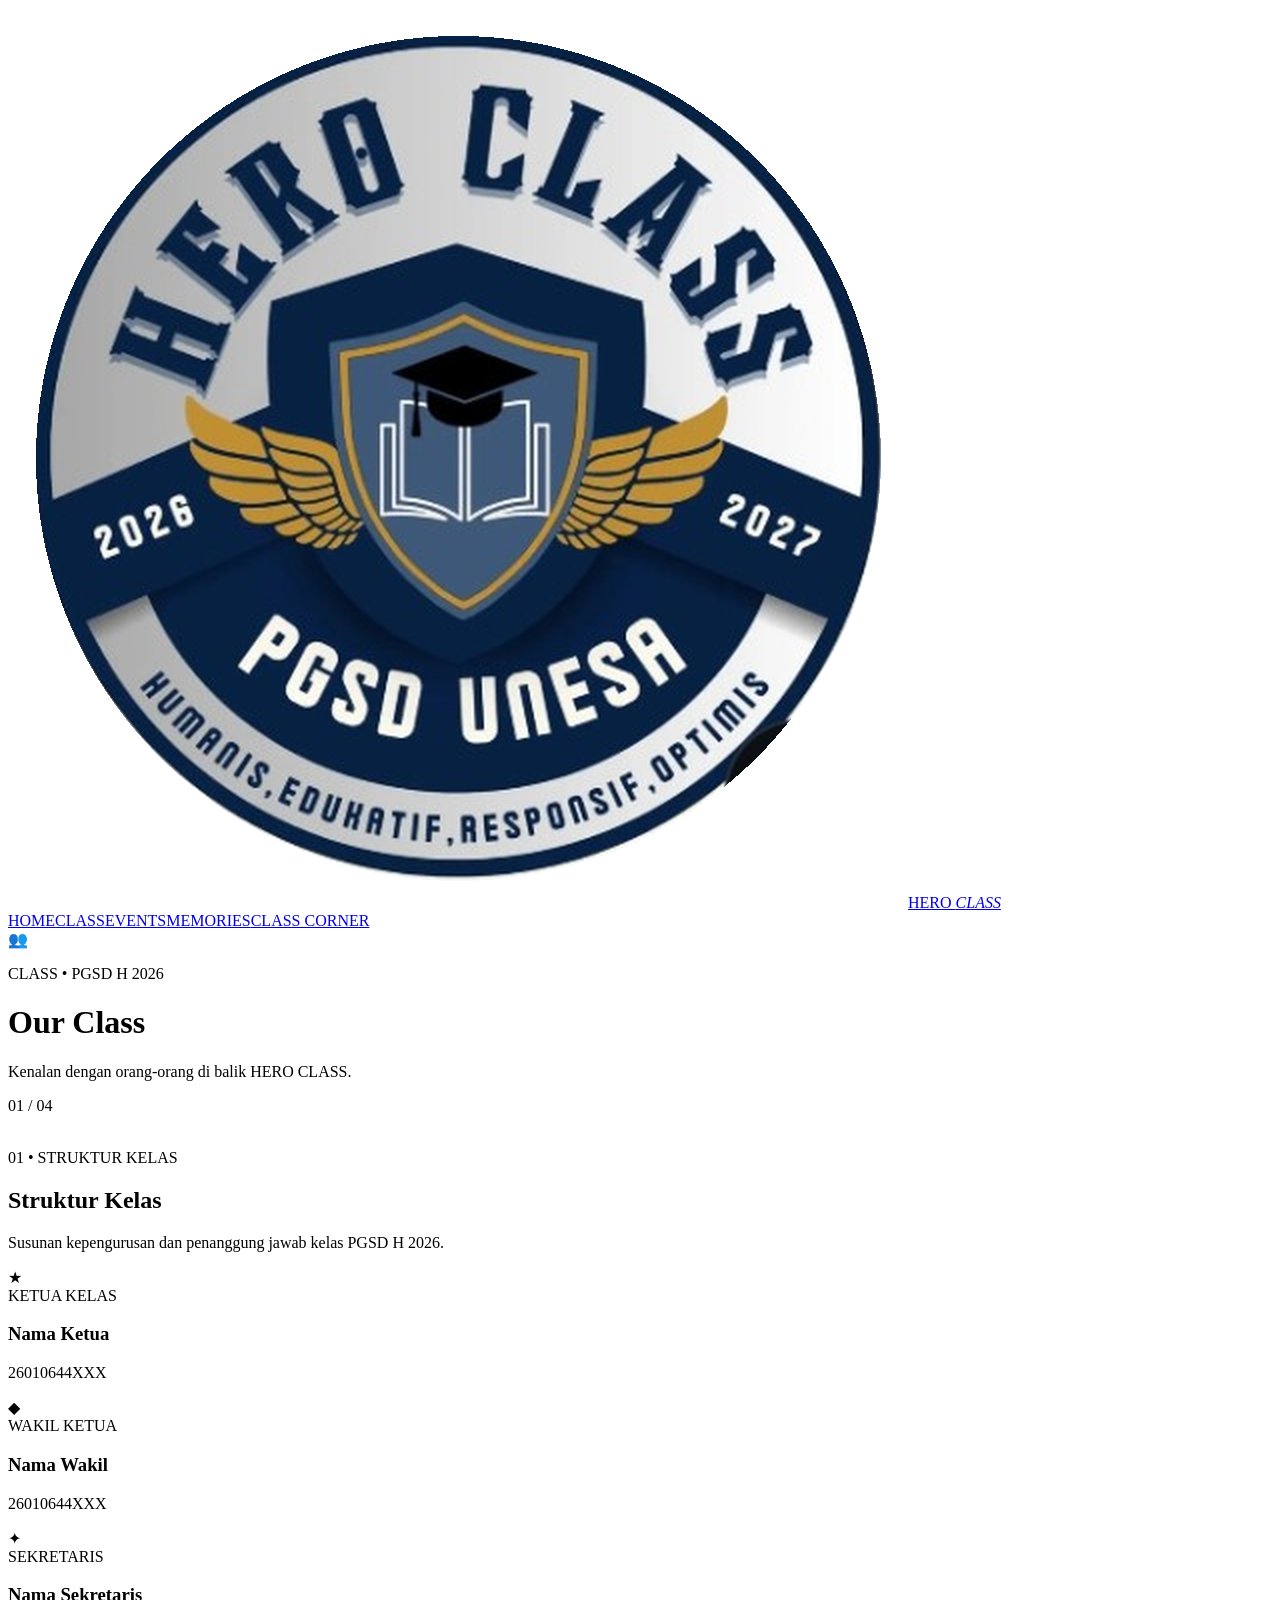
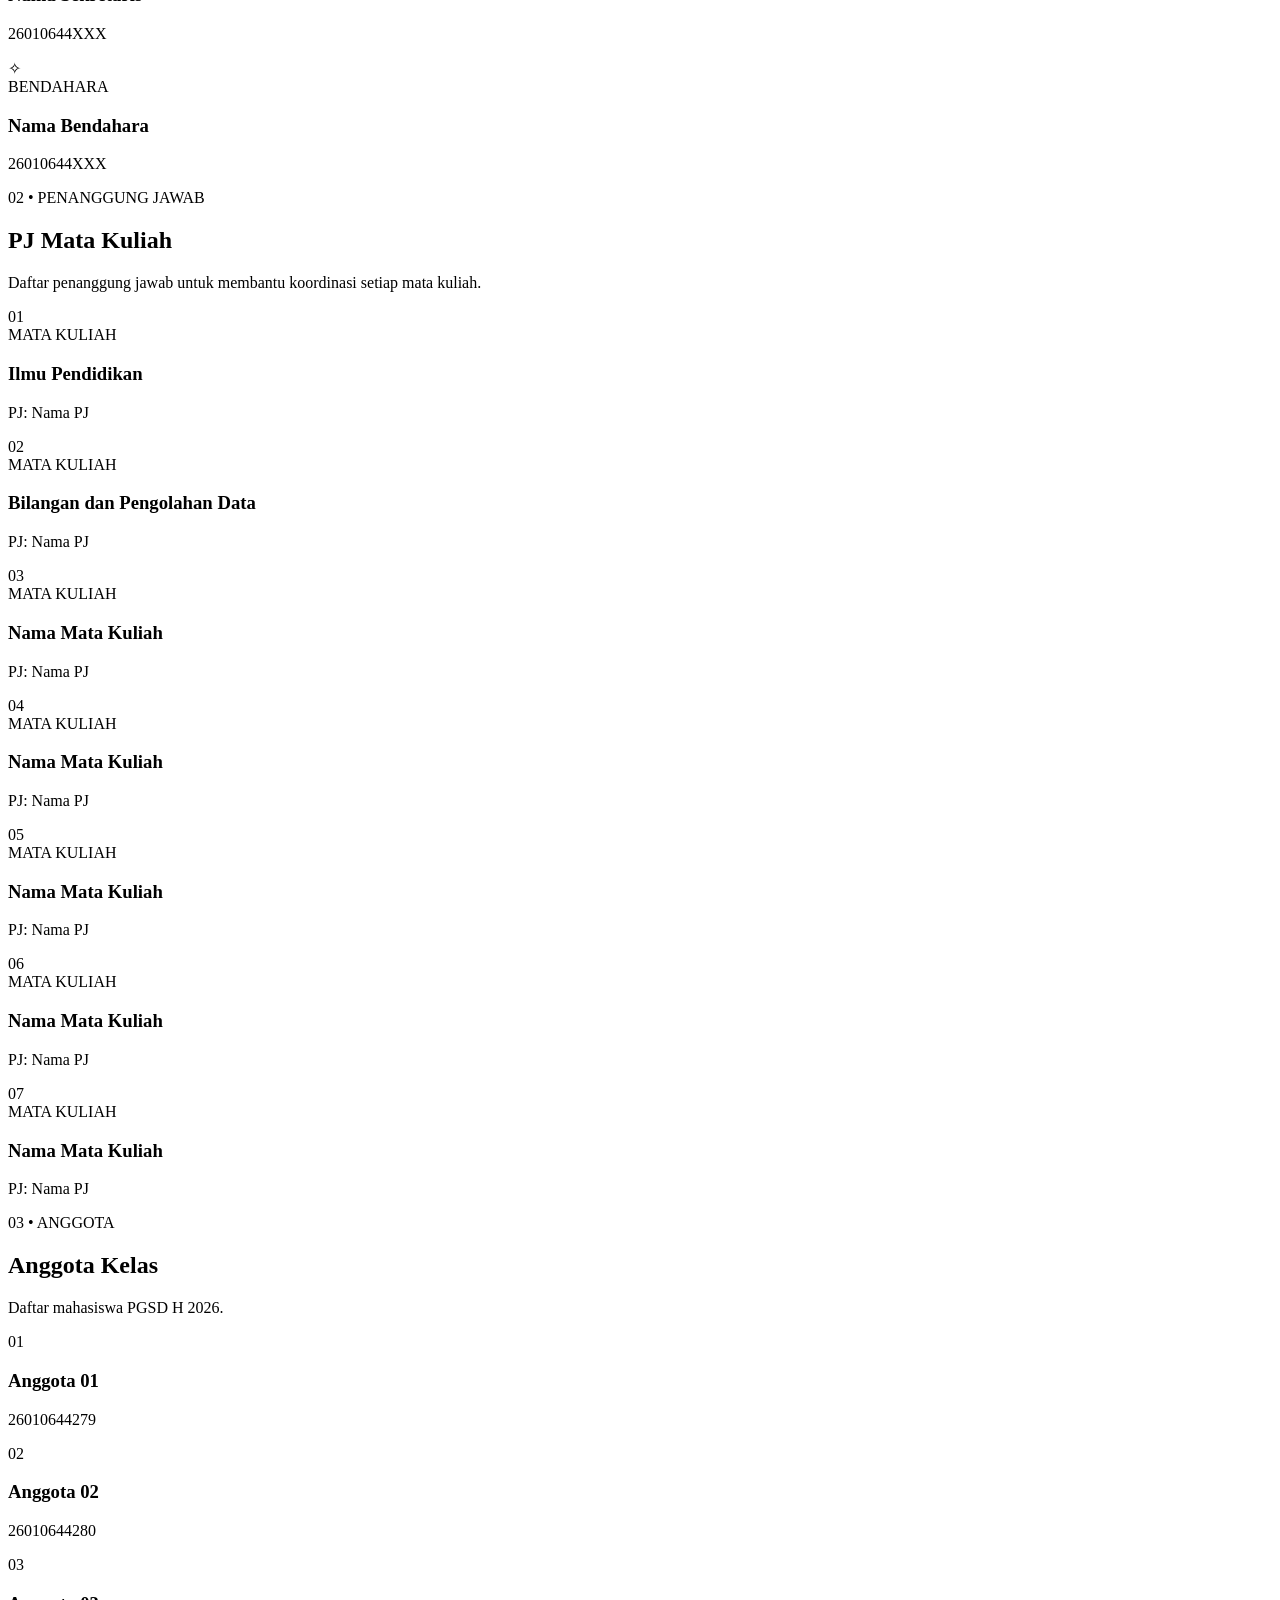
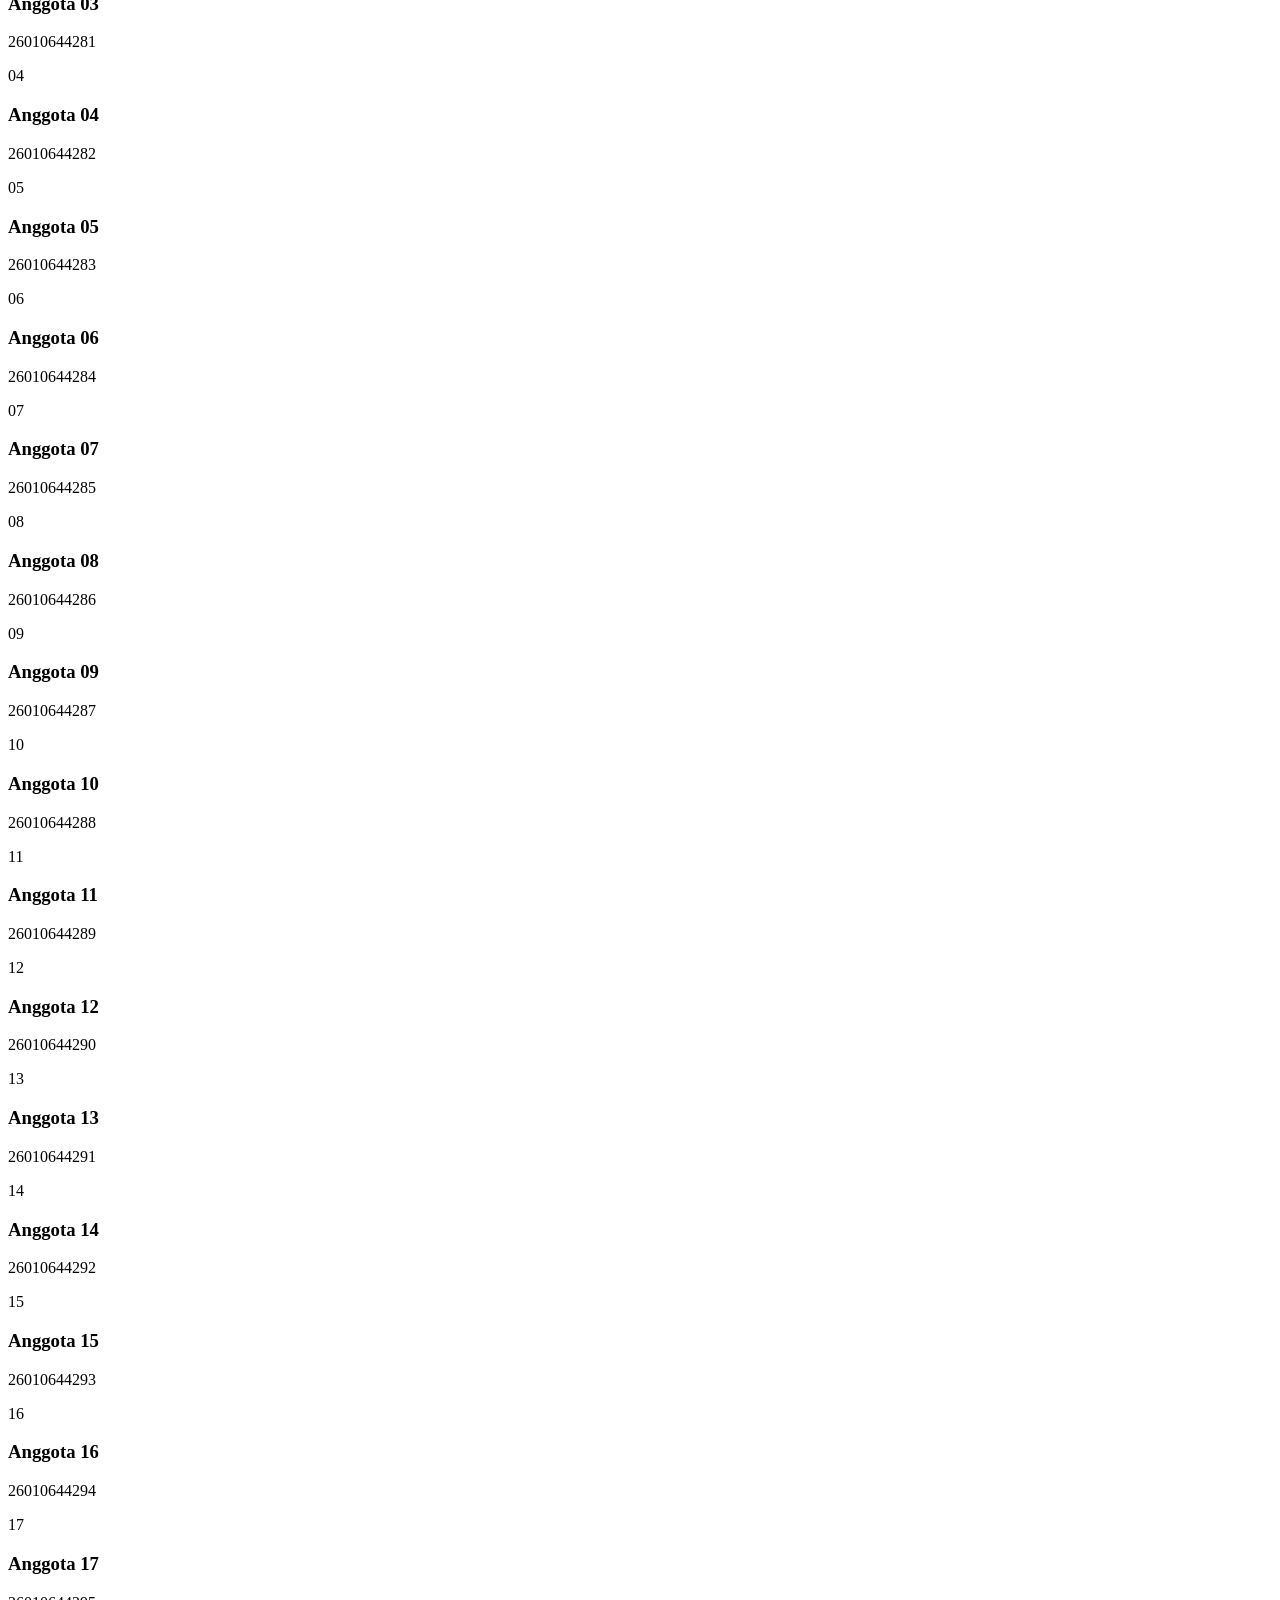
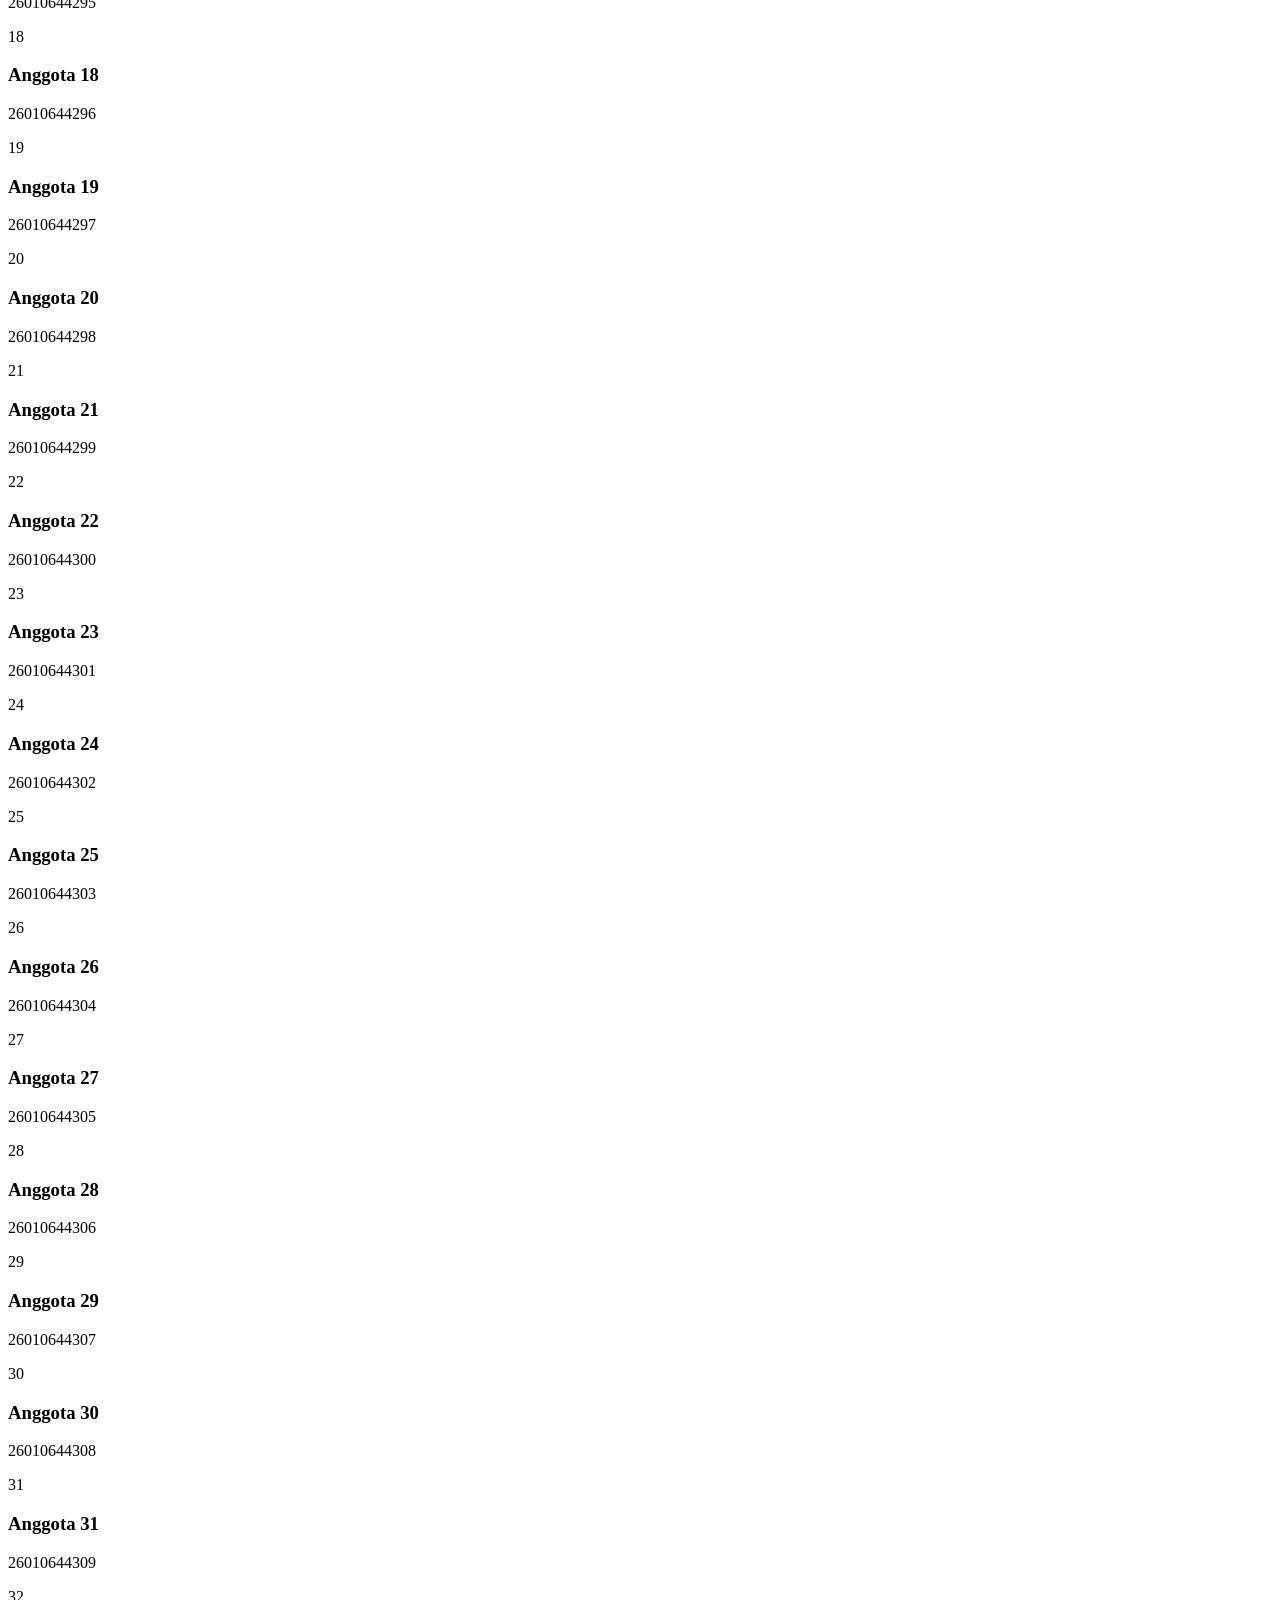
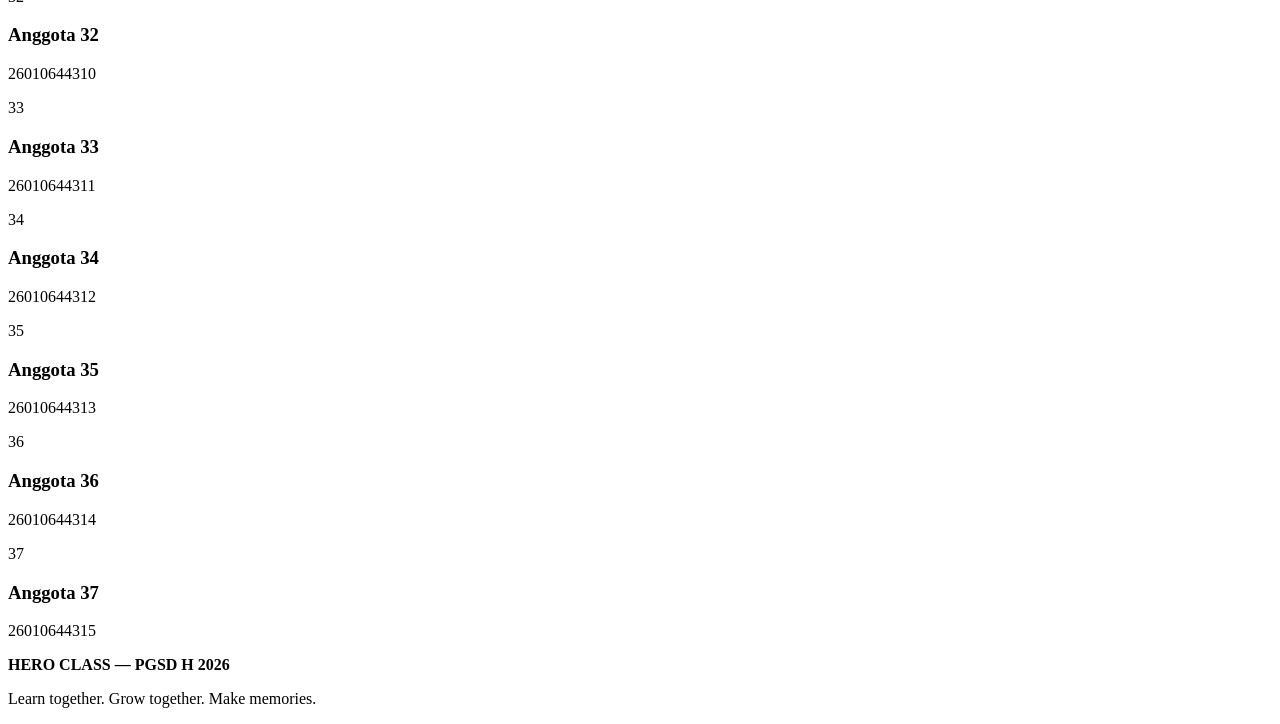
==== class.html @ 38826e3f "Add files via upload" ====
<!doctype html><html lang="id"><head><meta charset="utf-8"><meta name="viewport" content="width=device-width,initial-scale=1"><meta name="theme-color" content="#101c3a"><title>Class — HERO CLASS</title>
  <link rel="stylesheet" href="css/style.css">
</head><body><div class="gravity-bg" aria-hidden="true"><i></i><i></i><i></i></div><nav><a class="brand" href="index.html"><img src="logo-hero-class.png"><span>HERO <em>CLASS</em></span></a><div class="navlinks"><a href="index.html">HOME</a><a class="active" href="class.html">CLASS</a><a href="events.html">EVENTS</a><a href="memories.html">MEMORIES</a><a href="corner.html">CLASS CORNER</a></div></nav>
<div class="page"><div class="page-head"><div class="page-head-inner"><div class="page-title-icon" aria-hidden="true">👥</div><div class="page-title-copy"><p class="page-kicker">CLASS • PGSD H 2026</p><h1>Our Class</h1><p>Kenalan dengan orang-orang di balik HERO CLASS.</p></div><div class="page-number">01 / 04</div></div></div>
</div><div class="wrap back-wrap"><a class="btn" href="index.html" class="back-home" style="margin-top:0;background:var(--navy);color:#fff">← Back to Home</a></div>

<section class="class-info"><div class="wrap">
  <div class="class-section-head"><div><p class="section-kicker">01 • STRUKTUR KELAS</p><h2>Struktur Kelas</h2><p>Susunan kepengurusan dan penanggung jawab kelas PGSD H 2026.</p></div></div>
  <div class="grid class-structure">
    <article class="card role-card featured"><div class="role-icon">★</div><div><span class="role-label">KETUA KELAS</span><h3>Nama Ketua</h3><p>26010644XXX</p></div></article>
    <article class="card role-card"><div class="role-icon">◆</div><div><span class="role-label">WAKIL KETUA</span><h3>Nama Wakil</h3><p>26010644XXX</p></div></article>
    <article class="card role-card"><div class="role-icon">✦</div><div><span class="role-label">SEKRETARIS</span><h3>Nama Sekretaris</h3><p>26010644XXX</p></div></article>
    <article class="card role-card"><div class="role-icon">✧</div><div><span class="role-label">BENDAHARA</span><h3>Nama Bendahara</h3><p>26010644XXX</p></div></article>
  </div>
</div></section>

<section class="class-info pj-section"><div class="wrap">
  <div class="class-section-head"><div><p class="section-kicker">02 • PENANGGUNG JAWAB</p><h2>PJ Mata Kuliah</h2><p>Daftar penanggung jawab untuk membantu koordinasi setiap mata kuliah.</p></div></div>
  <div class="grid pj-grid">
    <article class="card pj-card"><span class="pj-number">01</span><div><span class="role-label">MATA KULIAH</span><h3>Ilmu Pendidikan</h3><p>PJ: Nama PJ</p></div></article>
    <article class="card pj-card"><span class="pj-number">02</span><div><span class="role-label">MATA KULIAH</span><h3>Bilangan dan Pengolahan Data</h3><p>PJ: Nama PJ</p></div></article>
    <article class="card pj-card"><span class="pj-number">03</span><div><span class="role-label">MATA KULIAH</span><h3>Nama Mata Kuliah</h3><p>PJ: Nama PJ</p></div></article>
    <article class="card pj-card"><span class="pj-number">04</span><div><span class="role-label">MATA KULIAH</span><h3>Nama Mata Kuliah</h3><p>PJ: Nama PJ</p></div></article>
    <article class="card pj-card"><span class="pj-number">05</span><div><span class="role-label">MATA KULIAH</span><h3>Nama Mata Kuliah</h3><p>PJ: Nama PJ</p></div></article>
    <article class="card pj-card"><span class="pj-number">06</span><div><span class="role-label">MATA KULIAH</span><h3>Nama Mata Kuliah</h3><p>PJ: Nama PJ</p></div></article>
    <article class="card pj-card"><span class="pj-number">07</span><div><span class="role-label">MATA KULIAH</span><h3>Nama Mata Kuliah</h3><p>PJ: Nama PJ</p></div></article>
  </div>
</div></section>

<section><div class="wrap"><div class="class-section-head members-head"><div><p class="section-kicker">03 • ANGGOTA</p><h2>Anggota Kelas</h2><p>Daftar mahasiswa PGSD H 2026.</p></div></div><div class="grid members"><article class="card member"><div class="avatar">01</div><h3>Anggota 01</h3><p class="nim">26010644279</p></article><article class="card member"><div class="avatar">02</div><h3>Anggota 02</h3><p class="nim">26010644280</p></article><article class="card member"><div class="avatar">03</div><h3>Anggota 03</h3><p class="nim">26010644281</p></article><article class="card member"><div class="avatar">04</div><h3>Anggota 04</h3><p class="nim">26010644282</p></article><article class="card member"><div class="avatar">05</div><h3>Anggota 05</h3><p class="nim">26010644283</p></article><article class="card member"><div class="avatar">06</div><h3>Anggota 06</h3><p class="nim">26010644284</p></article><article class="card member"><div class="avatar">07</div><h3>Anggota 07</h3><p class="nim">26010644285</p></article><article class="card member"><div class="avatar">08</div><h3>Anggota 08</h3><p class="nim">26010644286</p></article><article class="card member"><div class="avatar">09</div><h3>Anggota 09</h3><p class="nim">26010644287</p></article><article class="card member"><div class="avatar">10</div><h3>Anggota 10</h3><p class="nim">26010644288</p></article><article class="card member"><div class="avatar">11</div><h3>Anggota 11</h3><p class="nim">26010644289</p></article><article class="card member"><div class="avatar">12</div><h3>Anggota 12</h3><p class="nim">26010644290</p></article><article class="card member"><div class="avatar">13</div><h3>Anggota 13</h3><p class="nim">26010644291</p></article><article class="card member"><div class="avatar">14</div><h3>Anggota 14</h3><p class="nim">26010644292</p></article><article class="card member"><div class="avatar">15</div><h3>Anggota 15</h3><p class="nim">26010644293</p></article><article class="card member"><div class="avatar">16</div><h3>Anggota 16</h3><p class="nim">26010644294</p></article><article class="card member"><div class="avatar">17</div><h3>Anggota 17</h3><p class="nim">26010644295</p></article><article class="card member"><div class="avatar">18</div><h3>Anggota 18</h3><p class="nim">26010644296</p></article><article class="card member"><div class="avatar">19</div><h3>Anggota 19</h3><p class="nim">26010644297</p></article><article class="card member"><div class="avatar">20</div><h3>Anggota 20</h3><p class="nim">26010644298</p></article><article class="card member"><div class="avatar">21</div><h3>Anggota 21</h3><p class="nim">26010644299</p></article><article class="card member"><div class="avatar">22</div><h3>Anggota 22</h3><p class="nim">26010644300</p></article><article class="card member"><div class="avatar">23</div><h3>Anggota 23</h3><p class="nim">26010644301</p></article><article class="card member"><div class="avatar">24</div><h3>Anggota 24</h3><p class="nim">26010644302</p></article><article class="card member"><div class="avatar">25</div><h3>Anggota 25</h3><p class="nim">26010644303</p></article><article class="card member"><div class="avatar">26</div><h3>Anggota 26</h3><p class="nim">26010644304</p></article><article class="card member"><div class="avatar">27</div><h3>Anggota 27</h3><p class="nim">26010644305</p></article><article class="card member"><div class="avatar">28</div><h3>Anggota 28</h3><p class="nim">26010644306</p></article><article class="card member"><div class="avatar">29</div><h3>Anggota 29</h3><p class="nim">26010644307</p></article><article class="card member"><div class="avatar">30</div><h3>Anggota 30</h3><p class="nim">26010644308</p></article><article class="card member"><div class="avatar">31</div><h3>Anggota 31</h3><p class="nim">26010644309</p></article><article class="card member"><div class="avatar">32</div><h3>Anggota 32</h3><p class="nim">26010644310</p></article><article class="card member"><div class="avatar">33</div><h3>Anggota 33</h3><p class="nim">26010644311</p></article><article class="card member"><div class="avatar">34</div><h3>Anggota 34</h3><p class="nim">26010644312</p></article><article class="card member"><div class="avatar">35</div><h3>Anggota 35</h3><p class="nim">26010644313</p></article><article class="card member"><div class="avatar">36</div><h3>Anggota 36</h3><p class="nim">26010644314</p></article><article class="card member"><div class="avatar">37</div><h3>Anggota 37</h3><p class="nim">26010644315</p></article></div></div></section></div>
<footer><strong>HERO CLASS — PGSD H 2026</strong><p><span>Learn together. Grow together. Make memories.</span></p></footer>  <script src="js/main.js"></script>
</body></html>
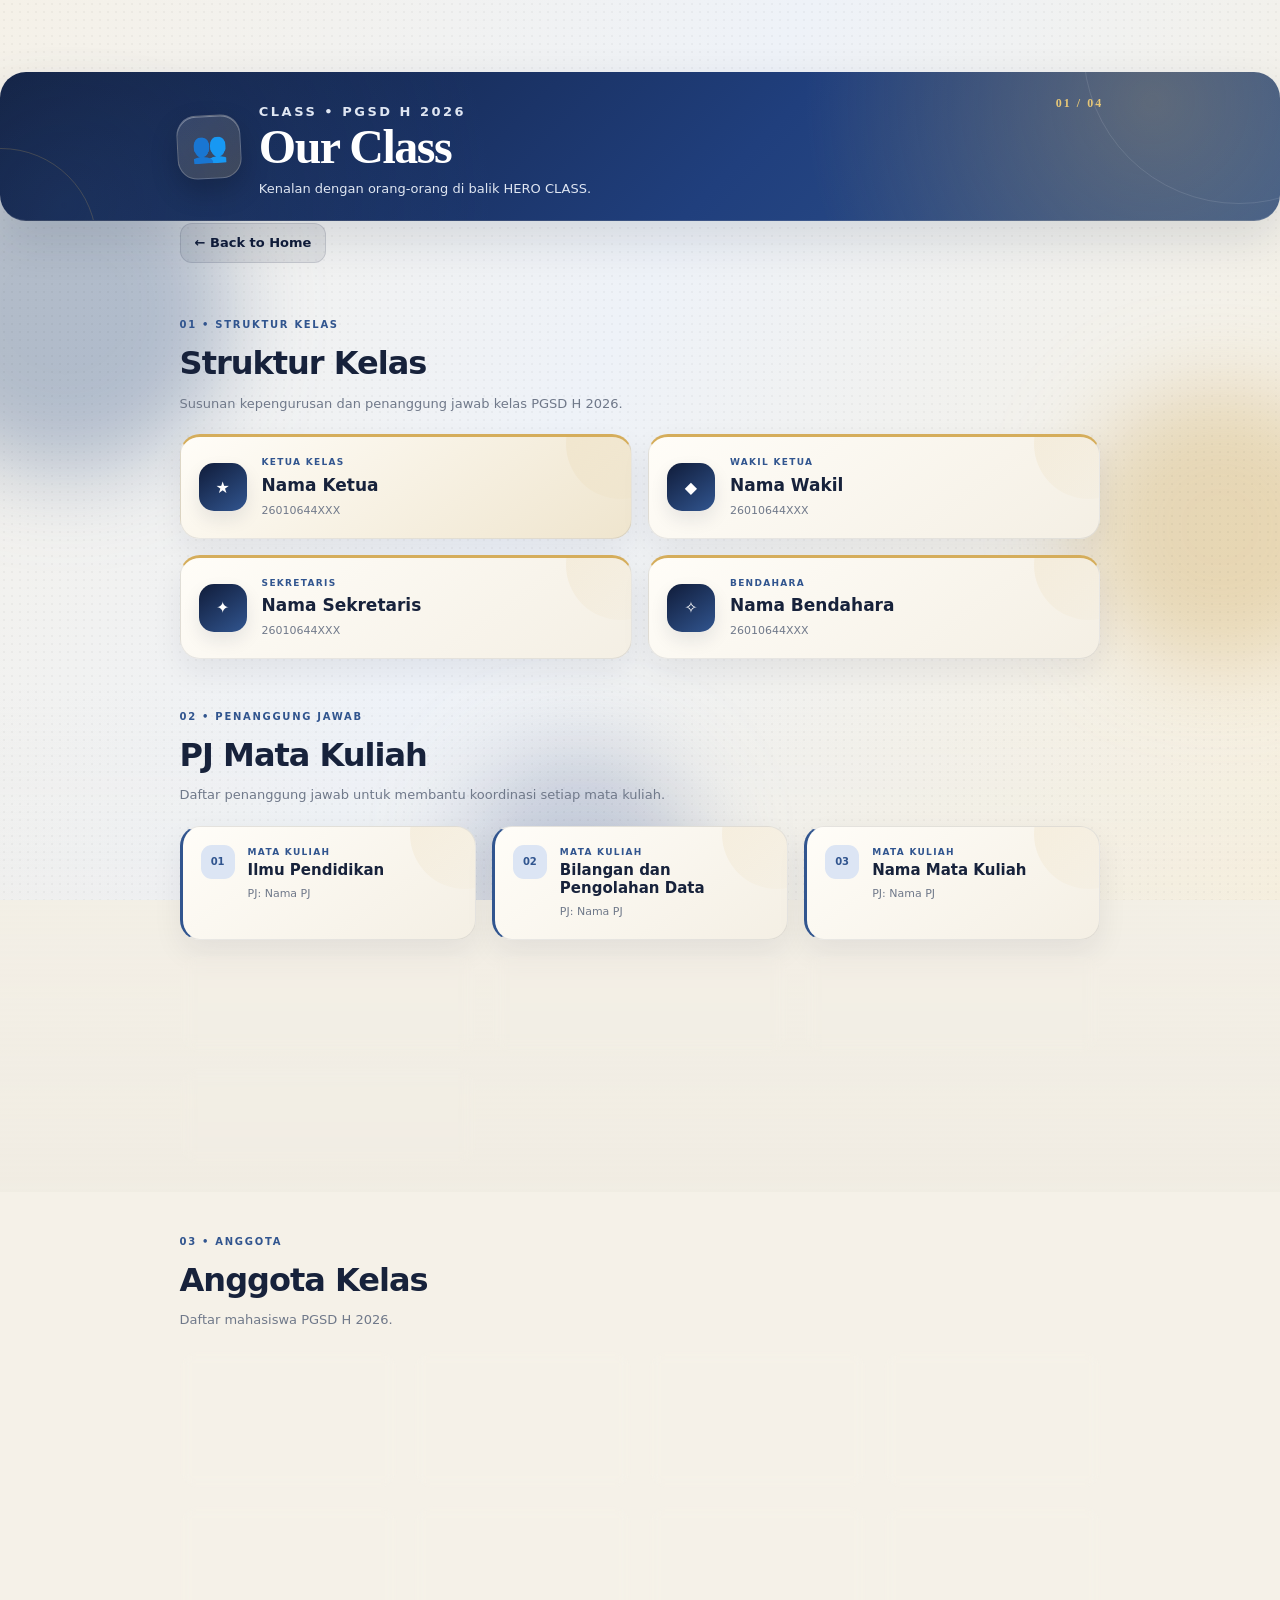
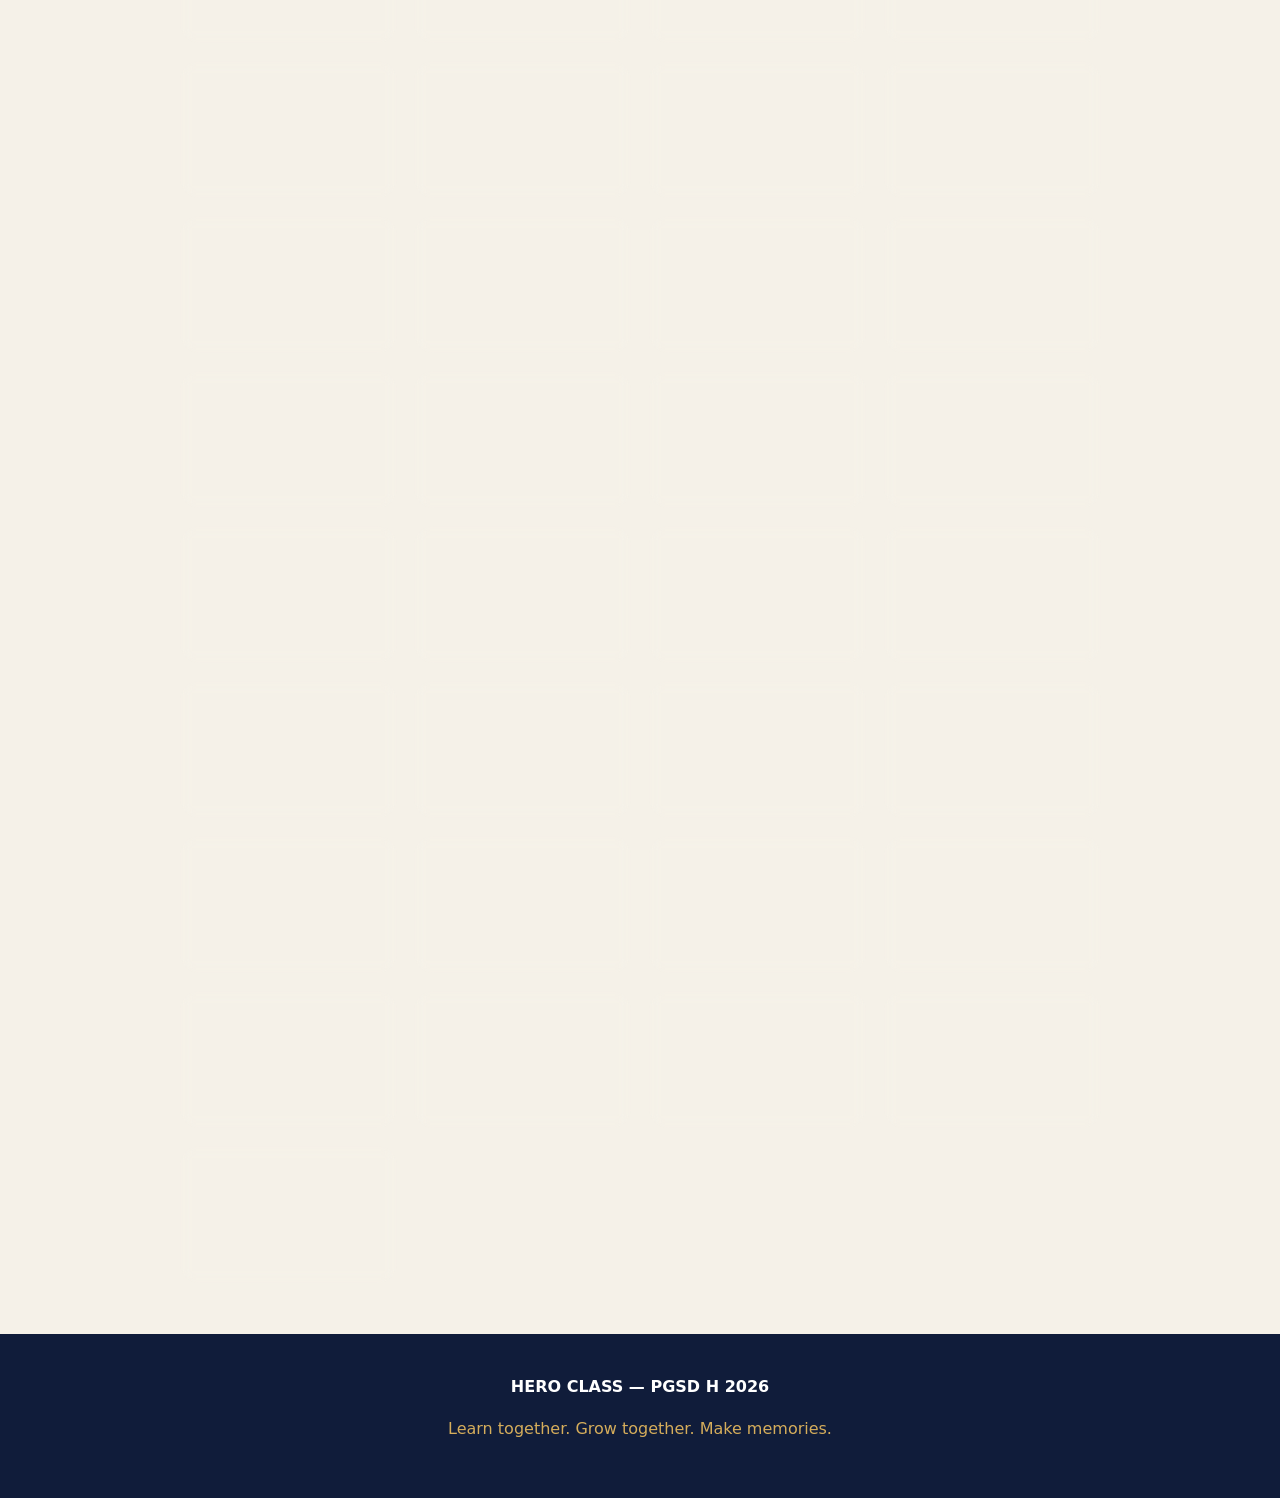
==== commit 870adf86: "Upload" ====
--- a/class.html
+++ b/class.html
@@ -6,7 +6,7 @@
 
 <section class="class-info"><div class="wrap">
   <div class="class-section-head"><div><p class="section-kicker">01 • STRUKTUR KELAS</p><h2>Struktur Kelas</h2><p>Susunan kepengurusan dan penanggung jawab kelas PGSD H 2026.</p></div></div>
-  <div class="grid class-structure">
+  <div class="grid class-structure" id="structureGrid">
     <article class="card role-card featured"><div class="role-icon">★</div><div><span class="role-label">KETUA KELAS</span><h3>Nama Ketua</h3><p>26010644XXX</p></div></article>
     <article class="card role-card"><div class="role-icon">◆</div><div><span class="role-label">WAKIL KETUA</span><h3>Nama Wakil</h3><p>26010644XXX</p></div></article>
     <article class="card role-card"><div class="role-icon">✦</div><div><span class="role-label">SEKRETARIS</span><h3>Nama Sekretaris</h3><p>26010644XXX</p></div></article>
@@ -16,7 +16,7 @@
 
 <section class="class-info pj-section"><div class="wrap">
   <div class="class-section-head"><div><p class="section-kicker">02 • PENANGGUNG JAWAB</p><h2>PJ Mata Kuliah</h2><p>Daftar penanggung jawab untuk membantu koordinasi setiap mata kuliah.</p></div></div>
-  <div class="grid pj-grid">
+  <div class="grid pj-grid" id="pjGrid">
     <article class="card pj-card"><span class="pj-number">01</span><div><span class="role-label">MATA KULIAH</span><h3>Ilmu Pendidikan</h3><p>PJ: Nama PJ</p></div></article>
     <article class="card pj-card"><span class="pj-number">02</span><div><span class="role-label">MATA KULIAH</span><h3>Bilangan dan Pengolahan Data</h3><p>PJ: Nama PJ</p></div></article>
     <article class="card pj-card"><span class="pj-number">03</span><div><span class="role-label">MATA KULIAH</span><h3>Nama Mata Kuliah</h3><p>PJ: Nama PJ</p></div></article>
@@ -28,5 +28,5 @@
 </div></section>
 
 <section><div class="wrap"><div class="class-section-head members-head"><div><p class="section-kicker">03 • ANGGOTA</p><h2>Anggota Kelas</h2><p>Daftar mahasiswa PGSD H 2026.</p></div></div><div class="grid members"><article class="card member"><div class="avatar">01</div><h3>Anggota 01</h3><p class="nim">26010644279</p></article><article class="card member"><div class="avatar">02</div><h3>Anggota 02</h3><p class="nim">26010644280</p></article><article class="card member"><div class="avatar">03</div><h3>Anggota 03</h3><p class="nim">26010644281</p></article><article class="card member"><div class="avatar">04</div><h3>Anggota 04</h3><p class="nim">26010644282</p></article><article class="card member"><div class="avatar">05</div><h3>Anggota 05</h3><p class="nim">26010644283</p></article><article class="card member"><div class="avatar">06</div><h3>Anggota 06</h3><p class="nim">26010644284</p></article><article class="card member"><div class="avatar">07</div><h3>Anggota 07</h3><p class="nim">26010644285</p></article><article class="card member"><div class="avatar">08</div><h3>Anggota 08</h3><p class="nim">26010644286</p></article><article class="card member"><div class="avatar">09</div><h3>Anggota 09</h3><p class="nim">26010644287</p></article><article class="card member"><div class="avatar">10</div><h3>Anggota 10</h3><p class="nim">26010644288</p></article><article class="card member"><div class="avatar">11</div><h3>Anggota 11</h3><p class="nim">26010644289</p></article><article class="card member"><div class="avatar">12</div><h3>Anggota 12</h3><p class="nim">26010644290</p></article><article class="card member"><div class="avatar">13</div><h3>Anggota 13</h3><p class="nim">26010644291</p></article><article class="card member"><div class="avatar">14</div><h3>Anggota 14</h3><p class="nim">26010644292</p></article><article class="card member"><div class="avatar">15</div><h3>Anggota 15</h3><p class="nim">26010644293</p></article><article class="card member"><div class="avatar">16</div><h3>Anggota 16</h3><p class="nim">26010644294</p></article><article class="card member"><div class="avatar">17</div><h3>Anggota 17</h3><p class="nim">26010644295</p></article><article class="card member"><div class="avatar">18</div><h3>Anggota 18</h3><p class="nim">26010644296</p></article><article class="card member"><div class="avatar">19</div><h3>Anggota 19</h3><p class="nim">26010644297</p></article><article class="card member"><div class="avatar">20</div><h3>Anggota 20</h3><p class="nim">26010644298</p></article><article class="card member"><div class="avatar">21</div><h3>Anggota 21</h3><p class="nim">26010644299</p></article><article class="card member"><div class="avatar">22</div><h3>Anggota 22</h3><p class="nim">26010644300</p></article><article class="card member"><div class="avatar">23</div><h3>Anggota 23</h3><p class="nim">26010644301</p></article><article class="card member"><div class="avatar">24</div><h3>Anggota 24</h3><p class="nim">26010644302</p></article><article class="card member"><div class="avatar">25</div><h3>Anggota 25</h3><p class="nim">26010644303</p></article><article class="card member"><div class="avatar">26</div><h3>Anggota 26</h3><p class="nim">26010644304</p></article><article class="card member"><div class="avatar">27</div><h3>Anggota 27</h3><p class="nim">26010644305</p></article><article class="card member"><div class="avatar">28</div><h3>Anggota 28</h3><p class="nim">26010644306</p></article><article class="card member"><div class="avatar">29</div><h3>Anggota 29</h3><p class="nim">26010644307</p></article><article class="card member"><div class="avatar">30</div><h3>Anggota 30</h3><p class="nim">26010644308</p></article><article class="card member"><div class="avatar">31</div><h3>Anggota 31</h3><p class="nim">26010644309</p></article><article class="card member"><div class="avatar">32</div><h3>Anggota 32</h3><p class="nim">26010644310</p></article><article class="card member"><div class="avatar">33</div><h3>Anggota 33</h3><p class="nim">26010644311</p></article><article class="card member"><div class="avatar">34</div><h3>Anggota 34</h3><p class="nim">26010644312</p></article><article class="card member"><div class="avatar">35</div><h3>Anggota 35</h3><p class="nim">26010644313</p></article><article class="card member"><div class="avatar">36</div><h3>Anggota 36</h3><p class="nim">26010644314</p></article><article class="card member"><div class="avatar">37</div><h3>Anggota 37</h3><p class="nim">26010644315</p></article></div></div></section></div>
-<footer><strong>HERO CLASS — PGSD H 2026</strong><p><span>Learn together. Grow together. Make memories.</span></p></footer>  <script src="js/main.js"></script>
+<footer><strong>HERO CLASS — PGSD H 2026</strong><p><span>Learn together. Grow together. Make memories.</span></p></footer>  <script src="js/config.js"></script><script src="js/main.js"></script><script src="js/data.js"></script><script src="js/class.js"></script>
 </body></html>
--- a/css/style.css
+++ b/css/style.css
@@ -0,0 +1,1727 @@
+/* HERO CLASS — shared CSS */
+
+/* Source: events.html */
+:root{--navy:#101c3a;--navy2:#1c3264;--blue:#31558f;--gold:#d5ad5b;--cream:#f5f1e8;--paper:#fffdf8;--ink:#17223b;--muted:#70798a;--line:#18233d16}
+*{box-sizing:border-box}html{scroll-behavior:smooth}body{margin:0;background:var(--cream);color:var(--ink);font-family:Inter,system-ui,-apple-system,Segoe UI,sans-serif;line-height:1.6}
+body:before{content:"";position:fixed;inset:0;pointer-events:none;opacity:.035;background-image:radial-gradient(#111 1px,transparent 1px);background-size:8px 8px}
+nav{position:fixed;z-index:30;top:12px;left:50%;transform:translateX(-50%);width:min(1100px,94%);padding:9px 14px;background:#101c3af4;border:1px solid #ffffff20;border-radius:18px;display:flex;align-items:center;justify-content:space-between;box-shadow:0 14px 40px #101c3a25;backdrop-filter:blur(14px)}
+.brand{display:flex;align-items:center;gap:9px;color:#fff;text-decoration:none;font-weight:900;letter-spacing:.5px}.brand img{width:34px;height:34px;border-radius:50%;object-fit:cover}.brand em{font-style:normal;color:var(--gold)}
+.navlinks{display:flex;gap:18px}.navlinks a{color:#eef2f9;text-decoration:none;font-size:12px;font-weight:800}.navlinks a.active,.navlinks a:hover{color:var(--gold)}
+.page{padding-top:82px;min-height:auto}.wrap{max-width:1100px;margin:auto;padding:0 7%}
+.hero{min-height:680px;padding:80px 7% 75px;background:linear-gradient(135deg,#0c1630,#203f7d);color:#fff;position:relative;overflow:hidden}
+.hero:before{content:"";position:absolute;width:540px;height:540px;border:1px solid #d5ad5b3d;border-radius:50%;right:-210px;top:-130px}.hero:after{content:"";position:absolute;width:400px;height:400px;border:1px solid #ffffff18;border-radius:50%;left:-260px;bottom:-280px}
+.hero-inner{max-width:1100px;margin:auto;display:grid;grid-template-columns:1.05fr .95fr;gap:35px;align-items:center;position:relative;z-index:1}.eyebrow{color:#e7c777;font-weight:900;font-size:12px;letter-spacing:2px}.hero h1{font-size:clamp(58px,9vw,104px);line-height:.84;letter-spacing:-6px;margin:14px 0}.hero h1 span{color:var(--gold)}.lead{font-size:17px;color:#dfe6f2;max-width:650px}.btn{display:inline-block;margin-top:18px;padding:12px 17px;border-radius:11px;background:var(--gold);color:var(--navy);font-weight:900;text-decoration:none;font-size:13px}
+.hero-art{position:relative;min-height:390px}.hero-logo{width:185px;height:185px;object-fit:cover;border-radius:50%;position:absolute;right:50px;top:15px;border:7px solid #fff;box-shadow:0 25px 55px #0007;transform:rotate(2deg)}
+.sticker{position:absolute;background:#fff;color:var(--navy);padding:11px 14px;border-radius:13px;box-shadow:0 12px 25px #0003;font-size:12px;font-weight:900}.st1{right:5px;top:270px;transform:rotate(-4deg)}.st2{left:15px;top:220px;transform:rotate(5deg);background:#e7c777}.st3{right:105px;bottom:5px;transform:rotate(3deg)}
+.ticker{z-index:20;background:var(--navy);color:#fff;padding:11px 0;overflow:hidden;font-size:11px;font-weight:900;letter-spacing:1.2px;border-top:1px solid #d5ad5b55;border-bottom:1px solid #d5ad5b55;position:relative}.ticker:before,.ticker:after{content:"";position:absolute;top:0;bottom:0;width:55px;z-index:2;pointer-events:none}.ticker:before{left:0;background:linear-gradient(90deg,var(--navy),transparent)}.ticker:after{right:0;background:linear-gradient(-90deg,var(--navy),transparent)}.ticker-track{display:flex;width:max-content;animation:move 28s linear infinite}.ticker-group{display:flex;gap:34px;padding-right:34px;white-space:nowrap}.ticker-group span{color:#f8f4ea}.ticker-group span:nth-child(even){color:var(--gold)}@keyframes move{to{transform:translateX(-50%)}}
+section{padding:42px 0}.section-title{font-size:32px;margin:0}.sub{color:var(--muted);margin:5px 0 25px}.grid{display:grid;grid-template-columns:repeat(3,1fr);gap:18px}.card{background:linear-gradient(145deg,#fffdf8,#f4efe4);border:1px solid #18233d18;border-radius:20px;padding:22px;box-shadow:0 12px 30px #18233d12;position:relative;overflow:hidden;transition:transform .25s ease,box-shadow .25s ease,border-color .25s ease}.card:after{content:"";position:absolute;width:110px;height:110px;border-radius:50%;right:-45px;top:-48px;background:linear-gradient(135deg,#d5ad5b22,transparent);pointer-events:none}.card:hover{transform:translateY(-5px);box-shadow:0 18px 40px #18233d1b;border-color:#d5ad5b66}.card h3{margin:5px 0 7px}.card p{color:var(--muted);margin:0;font-size:14px}.notice{border-left:5px solid var(--gold);position:relative}.date{color:var(--blue);font-weight:900;font-size:11px;letter-spacing:.5px}.arrow{float:right;color:var(--blue);font-weight:900}
+.quick{display:grid;grid-template-columns:repeat(4,1fr);gap:14px;margin-top:-26px;position:relative;z-index:3}.quick .card{text-align:left;background:linear-gradient(145deg,#ffffff,#f3ede1);padding:18px 17px;position:relative;overflow:hidden;text-decoration:none;transition:.25s transform,.25s box-shadow;border-top:3px solid var(--gold)}.quick .card:before{content:"";position:absolute;width:75px;height:75px;border:1px solid #31558f22;border-radius:50%;right:-24px;bottom:-28px}.quick .card:hover{transform:translateY(-6px);box-shadow:0 18px 35px #18233d18}.quick b{display:block;font-size:24px;color:var(--blue)}.quick span{font-size:10px;color:var(--muted);font-weight:900;letter-spacing:.6px}.quick .mini{font-size:9px;margin-top:5px;color:var(--muted)}
+.countdown{display:grid;grid-template-columns:repeat(4,1fr);gap:8px;margin-top:23px;max-width:500px}.time{background:#ffffff12;border:1px solid #ffffff1d;border-radius:12px;padding:10px;text-align:center}.time b{font-size:22px;display:block}.time small{font-size:9px;color:#dce3f2}
+.page-head{padding:20px 0 12px;background:linear-gradient(180deg,#e9e5da,#f5f1e8)}.page-head-inner{max-width:1100px;margin:auto;padding:0 7%}.page-head h1{font-size:48px;margin:0;letter-spacing:-2px}.page-head p{color:var(--muted)}
+.members{grid-template-columns:repeat(4,1fr)}.member{text-align:center;padding:16px}.avatar{width:58px;height:58px;border-radius:50%;margin:0 auto 10px;background:#dce5f4;color:var(--blue);display:grid;place-items:center;font-weight:900;font-size:19px}.member h3{font-size:12px;line-height:1.3;margin:0 0 4px}.member p{font-size:9px;color:var(--muted);margin:0}
+.album{min-height:190px;border:0;box-shadow:0 16px 35px #18233d20;background:linear-gradient(135deg,#172b55,#365b96);color:#fff;display:flex;flex-direction:column;justify-content:end;position:relative;overflow:hidden}.album:before{content:"";position:absolute;width:150px;height:150px;border:1px solid #ffffff33;border-radius:50%;right:-45px;top:-45px}.album p{color:#dfe6f2}.album h3{position:relative}
+.corner-card{min-height:155px;background:linear-gradient(145deg,#fffdf8,#f0eadc);border-top:4px solid var(--gold)}.corner-icon{font-size:28px}
+footer{background:var(--navy);color:#fff;text-align:center;padding:40px 7%;margin-top:10px}footer span{color:var(--gold)}
+@media(max-width:800px){.page{padding-top:74px;min-height:auto}.page-head{padding:18px 0 10px}section{padding:30px 0}nav{top:7px}.navlinks{display:none}.hero{padding-top:115px}.hero-inner{grid-template-columns:1fr;text-align:center}.lead{margin:auto}.hero-art{min-height:330px}.hero-logo{position:relative;right:auto;top:15px;width:150px;height:150px}.st1{right:8%;top:210px}.st2{left:5%;top:180px}.st3{right:22%;bottom:5px}.quick{grid-template-columns:repeat(2,1fr);margin:-25px 6% 0}.ticker{font-size:10px;z-index:20}.quick{margin-top:18px}.grid{grid-template-columns:1fr 1fr}.members{grid-template-columns:1fr 1fr}.wrap{padding:0 6%}.page-head-inner{padding:0 6%}}
+@media(max-width:480px){.page{padding-top:70px}.page-head{padding:20px 0 12px}section{padding:26px 0}.grid{grid-template-columns:1fr}.members{grid-template-columns:1fr 1fr}.hero h1{font-size:68px}.quick{margin:-20px 5% 0}.page-head h1{font-size:39px}}
+.notice-panel{display:flex;align-items:center;gap:14px;margin:22px auto 0;max-width:1100px;padding:12px 15px;background:linear-gradient(135deg,#fffdf8,#f3ead7);border:1px solid #d5ad5b66;border-radius:16px;box-shadow:0 12px 30px #18233d12;position:relative;z-index:4;overflow:hidden}.notice-panel:before{content:"";position:absolute;inset:auto -35px -55px auto;width:120px;height:120px;border:1px solid #31558f22;border-radius:50%}.notice-logo{width:46px;height:46px;flex:0 0 46px;border-radius:50%;object-fit:cover;background:#fff;border:2px solid #d5ad5b;box-shadow:0 5px 14px #18233d1a}.notice-copy{min-width:0;position:relative;z-index:1}.notice-kicker{display:block;color:#31558f;font-size:9px;font-weight:900;letter-spacing:1.5px;text-transform:uppercase;margin-bottom:1px}.notice-title{display:block;color:#17223b;font-family:"Cormorant Garamond",Georgia,serif;font-size:22px;font-weight:700;line-height:1.05}.notice-text{display:block;color:#70798a;font-size:11px;margin-top:2px}.notice-dot{margin-left:auto;flex:0 0 9px;width:9px;height:9px;border-radius:50%;background:#d5ad5b;box-shadow:0 0 0 5px #d5ad5b22;position:relative;z-index:1}@media(max-width:800px){.notice-panel{margin:16px 6% 0;padding:11px 12px;gap:11px}.notice-logo{width:40px;height:40px;flex-basis:40px}.notice-title{font-size:19px}.notice-text{font-size:10px}}
+/* HERO CLASS — animated gravity color system */
+body{position:relative;isolation:isolate;overflow-x:hidden}
+.gravity-bg{position:fixed;inset:0;z-index:-1;pointer-events:none;overflow:hidden;background:linear-gradient(120deg,#f5f1e8 0%,#eef2f8 45%,#f7f0df 100%);}
+.gravity-bg i{position:absolute;display:block;border-radius:50%;filter:blur(42px);opacity:.34;mix-blend-mode:multiply;animation:gravityFloat 15s ease-in-out infinite alternate,gravityHue 18s linear infinite;will-change:transform,filter}
+.gravity-bg i:nth-child(1){width:330px;height:330px;left:-100px;top:16%;background:#31558f;animation-delay:-3s}
+.gravity-bg i:nth-child(2){width:280px;height:280px;right:-80px;top:43%;background:#d5ad5b;animation-delay:-8s}
+.gravity-bg i:nth-child(3){width:240px;height:240px;left:36%;bottom:-90px;background:#6e83b5;animation-delay:-12s}
+@keyframes gravityFloat{0%{transform:translate3d(-20px,-10px,0) scale(.9)}50%{transform:translate3d(45px,25px,0) scale(1.08)}100%{transform:translate3d(-5px,-35px,0) scale(.96)}}
+@keyframes gravityHue{0%{filter:blur(42px) hue-rotate(0deg)}50%{filter:blur(48px) hue-rotate(24deg)}100%{filter:blur(42px) hue-rotate(-18deg)}}
+.hero,.page-head,footer{position:relative;z-index:1}
+.brand img,.hero-logo,.notice-logo{display:block}
+.quick .card{min-height:170px;padding:17px 17px 15px;border-top:0;border:1px solid #18233d18;background:linear-gradient(145deg,rgba(255,255,255,.94),rgba(244,238,225,.88));}
+.quick .card:nth-child(1){--accent:#31558f}.quick .card:nth-child(2){--accent:#b48a38}.quick .card:nth-child(3){--accent:#5874a7}.quick .card:nth-child(4){--accent:#8a6b2d}
+.quick .card:after{width:130px;height:130px;right:-58px;top:-62px;background:radial-gradient(circle at 35% 65%,color-mix(in srgb,var(--accent) 20%,transparent),transparent 68%);border:1px solid color-mix(in srgb,var(--accent) 18%,transparent)}
+.quick-icon{width:56px;height:56px;border-radius:18px;display:grid;place-items:center;background:linear-gradient(145deg,var(--navy),var(--accent));box-shadow:0 12px 24px color-mix(in srgb,var(--accent) 30%,transparent),inset 0 1px 0 #ffffff55;color:#fff;margin-bottom:14px;position:relative;z-index:2;transform:rotate(-3deg);transition:transform .3s ease}
+.quick-icon:before{content:"";position:absolute;inset:5px;border:1px solid #ffffff38;border-radius:14px}
+.quick-icon svg{width:28px;height:28px;stroke:currentColor;fill:none;stroke-width:1.8;stroke-linecap:round;stroke-linejoin:round;position:relative;z-index:1}
+.quick .card:hover .quick-icon{transform:rotate(4deg) translateY(-3px) scale(1.06)}
+.quick b{position:relative;z-index:2}
+.quick span,.quick .mini{position:relative;z-index:2}
+.explore-icon{position:relative;overflow:hidden;border:1px solid #ffffff35;color:#fff}
+.explore-icon:before{content:"";position:absolute;width:90px;height:90px;border-radius:50%;border:1px solid #ffffff30;left:-26px;top:-30px}
+.explore-icon svg{width:25px;height:25px;stroke:currentColor;fill:none;stroke-width:1.8;stroke-linecap:round;stroke-linejoin:round;position:relative;z-index:1}
+.explore-card:nth-child(1) .explore-icon{background:linear-gradient(145deg,#172b55,#31558f)}
+.explore-card:nth-child(2) .explore-icon{background:linear-gradient(145deg,#172b55,#a47c32)}
+.explore-card:nth-child(3) .explore-icon{background:linear-gradient(145deg,#172b55,#5874a7)}
+.explore-card:nth-child(4) .explore-icon{background:linear-gradient(145deg,#172b55,#8a6b2d)}
+.explore-card{transition:transform .35s cubic-bezier(.2,.8,.2,1),box-shadow .35s,border-color .35s,background .35s}
+.explore-card:hover{background:linear-gradient(145deg,rgba(255,255,255,.98),rgba(246,237,215,.94))}
+.page-head{background:linear-gradient(180deg,rgba(233,229,218,.92),rgba(245,241,232,.72));backdrop-filter:blur(5px)}
+.card,.notice-panel{backdrop-filter:blur(7px)}
+@media(prefers-reduced-motion:reduce){.gravity-bg i{animation:none}.quick-icon,.explore-card{transition:none}}
+.page{min-height:auto!important}.page-head{margin-bottom:0}.page-head + .notice-dot{display:block;height:0;margin:0}.wrap{margin-top:0}\n
+/* Refined inner-page visual system */
+nav{
+  height:54px;
+  padding:6px 11px;
+  border-radius:16px;
+  box-shadow:0 10px 28px #101c3a22;
+  background:rgba(16,28,58,.94);
+}
+.brand{gap:8px;font-size:14px}
+.brand img{width:30px;height:30px}
+.navlinks{gap:14px}
+.navlinks a{font-size:11px}
+.page-head{
+  position:relative;
+  overflow:hidden;
+  margin:0;
+  padding:34px 0 30px;
+  background:
+    radial-gradient(circle at 90% 20%,rgba(213,173,91,.30),transparent 30%),
+    radial-gradient(circle at 5% 90%,rgba(49,85,143,.24),transparent 35%),
+    linear-gradient(135deg,#101c3a 0%,#203f7d 58%,#31558f 100%);
+  color:#fff;
+  border-bottom:1px solid #ffffff22;
+  box-shadow:0 18px 45px #101c3a20;
+}
+.page-head:before{
+  content:"";
+  position:absolute;
+  width:310px;height:310px;
+  border:1px solid #ffffff1c;border-radius:50%;
+  right:-115px;top:-180px;
+}
+.page-head:after{
+  content:"";
+  position:absolute;
+  width:190px;height:190px;
+  border:1px solid #d5ad5b38;border-radius:50%;
+  left:-95px;bottom:-120px;
+}
+.page-head-inner{
+  position:relative;z-index:2;
+  display:flex;align-items:center;gap:18px;
+  max-width:1100px;margin:auto;padding:0 7%;
+}
+.page-title-icon{
+  width:64px;height:64px;flex:0 0 64px;
+  display:grid;place-items:center;
+  border-radius:20px;
+  background:linear-gradient(145deg,#ffffff20,#d5ad5b32);
+  border:1px solid #ffffff35;
+  box-shadow:0 12px 28px #0003,inset 0 1px 0 #fff5;
+  font-size:29px;
+  transform:rotate(-3deg);
+}
+.page-kicker{
+  margin:0 0 3px;
+  color:#e7c777;
+  font-size:10px;font-weight:900;letter-spacing:2.5px;
+}
+.page-head h1{
+  margin:0;
+  font-family:Georgia,"Times New Roman",serif;
+  font-size:clamp(34px,5vw,54px);
+  line-height:1;
+  letter-spacing:-1.5px;
+  color:#fff;
+}
+.page-head p{
+  margin:8px 0 0;
+  color:#dfe6f2;
+  font-size:13px;
+  max-width:650px;
+}
+.page-number{
+  margin-left:auto;
+  align-self:flex-start;
+  font-family:Georgia,serif;
+  color:#e7c777;
+  font-size:12px;font-weight:900;letter-spacing:2px;
+  white-space:nowrap;
+}
+.page .back-wrap{padding-top:14px!important;padding-bottom:2px!important}
+.page .back-wrap .btn{
+  margin-top:0!important;
+  border:1px solid #ffffff18;
+  box-shadow:0 10px 22px #101c3a18;
+  transition:transform .25s,box-shadow .25s;
+}
+.page .back-wrap .btn:hover{transform:translateY(-2px);box-shadow:0 14px 28px #101c3a25}
+.page section{padding-top:22px}
+.page .card{
+  border-radius:24px;
+  box-shadow:0 14px 34px #18233d14;
+  border-color:#18233d16;
+}
+@media(max-width:800px){
+  nav{height:50px;top:7px;padding:5px 9px;border-radius:15px}
+  .brand img{width:29px;height:29px}
+  .brand{font-size:13px}
+  .page{padding-top:64px!important}
+  .page-head{padding:25px 0 24px}
+  .page-head-inner{padding:0 6%;gap:13px}
+  .page-title-icon{width:55px;height:55px;flex-basis:55px;border-radius:17px;font-size:25px}
+  .page-head h1{font-size:36px}
+  .page-head p{font-size:11px;line-height:1.45;margin-top:6px}
+  .page-kicker{font-size:8px;letter-spacing:2px}
+  .page-number{font-size:9px;letter-spacing:1.5px}
+  .page .back-wrap{padding:12px 6% 0!important}
+  .page section{padding-top:18px}
+}
+@media(max-width:480px){
+  .page-head{padding:23px 0 21px}
+  .page-title-icon{width:52px;height:52px;flex-basis:52px}
+  .page-head h1{font-size:31px}
+  .page-head p{max-width:240px}
+  .page-number{display:none}
+}
+/* Remove the old visual notification-dot remnant */
+.page-head + .notice-dot{display:none!important}
+
+/* ===== MINIMAL AUTO-HIDE NAV ===== */
+nav{
+  position:fixed!important;
+  top:10px!important;
+  left:50%!important;
+  right:auto!important;
+  transform:translateX(-50%) translateY(-120%)!important;
+  width:max-content!important;
+  max-width:calc(100% - 24px)!important;
+  height:50px!important;
+  min-height:50px!important;
+  padding:6px 12px!important;
+  border-radius:18px!important;
+  background:rgba(16,28,58,.55)!important;
+  border:1px solid rgba(255,255,255,.16)!important;
+  backdrop-filter:blur(14px)!important;
+  -webkit-backdrop-filter:blur(14px)!important;
+  box-shadow:0 10px 30px rgba(10,20,45,.16)!important;
+  opacity:0!important;
+  pointer-events:none!important;
+  transition:transform .35s ease,opacity .3s ease!important;
+  z-index:1000!important;
+}
+nav.nav-visible{
+  transform:translateX(-50%) translateY(0)!important;
+  opacity:1!important;
+  pointer-events:auto!important;
+}
+nav .brand{
+  gap:8px!important;
+  font-size:15px!important;
+}
+nav .brand img{
+  width:32px!important;
+  height:32px!important;
+  display:block!important;
+  object-fit:contain!important;
+}
+nav a:not(.brand){
+  font-size:11px!important;
+  padding:7px 8px!important;
+}
+.nav-trigger{
+  position:fixed;
+  top:0;
+  left:0;
+  right:0;
+  height:12px;
+  z-index:999;
+}
+
+/* Inner pages: content starts naturally, no oversized top panel */
+.page{
+  padding-top:72px!important;
+  min-height:auto!important;
+}
+.page-head{
+  margin-top:0!important;
+}
+
+/* Back Home: quiet secondary action, aligned with content */
+.back-home,
+.wrap > a.btn[href="index.html"]{
+  display:inline-flex!important;
+  align-items:center!important;
+  gap:7px!important;
+  margin:2px 0 20px!important;
+  padding:9px 14px!important;
+  min-height:40px!important;
+  border-radius:12px!important;
+  background:rgba(16,28,58,.08)!important;
+  color:var(--navy)!important;
+  border:1px solid rgba(16,28,58,.12)!important;
+  box-shadow:none!important;
+  font-size:13px!important;
+  text-decoration:none!important;
+}
+.back-home:hover,
+.wrap > a.btn[href="index.html"]:hover{
+  background:rgba(16,28,58,.14)!important;
+  transform:translateY(-1px)!important;
+}
+
+/* Make page title the visual anchor */
+.page-head{
+  padding:22px 20px 20px!important;
+  border-radius:26px!important;
+}
+.page-head h1{
+  font-size:clamp(30px,7vw,48px)!important;
+}
+
+/* Mobile */
+@media(max-width:600px){
+  nav{
+    top:8px!important;
+    height:46px!important;
+    min-height:46px!important;
+    padding:5px 9px!important;
+    border-radius:16px!important;
+  }
+  nav .brand{font-size:14px!important}
+  nav .brand img{width:29px!important;height:29px!important}
+  nav a:not(.brand){font-size:10px!important;padding:6px!important}
+  .page{padding-top:62px!important}
+  .back-home,
+  .wrap > a.btn[href="index.html"]{
+    margin-bottom:16px!important;
+    padding:8px 12px!important;
+    min-height:38px!important;
+  }
+}
+
+/* Source: class.html */
+:root{--navy:#101c3a;--navy2:#1c3264;--blue:#31558f;--gold:#d5ad5b;--cream:#f5f1e8;--paper:#fffdf8;--ink:#17223b;--muted:#70798a;--line:#18233d16}
+*{box-sizing:border-box}html{scroll-behavior:smooth}body{margin:0;background:var(--cream);color:var(--ink);font-family:Inter,system-ui,-apple-system,Segoe UI,sans-serif;line-height:1.6}
+body:before{content:"";position:fixed;inset:0;pointer-events:none;opacity:.035;background-image:radial-gradient(#111 1px,transparent 1px);background-size:8px 8px}
+nav{position:fixed;z-index:30;top:12px;left:50%;transform:translateX(-50%);width:min(1100px,94%);padding:9px 14px;background:#101c3af4;border:1px solid #ffffff20;border-radius:18px;display:flex;align-items:center;justify-content:space-between;box-shadow:0 14px 40px #101c3a25;backdrop-filter:blur(14px)}
+.brand{display:flex;align-items:center;gap:9px;color:#fff;text-decoration:none;font-weight:900;letter-spacing:.5px}.brand img{width:34px;height:34px;border-radius:50%;object-fit:cover}.brand em{font-style:normal;color:var(--gold)}
+.navlinks{display:flex;gap:18px}.navlinks a{color:#eef2f9;text-decoration:none;font-size:12px;font-weight:800}.navlinks a.active,.navlinks a:hover{color:var(--gold)}
+.page{padding-top:82px;min-height:auto}.wrap{max-width:1100px;margin:auto;padding:0 7%}
+.hero{min-height:680px;padding:80px 7% 75px;background:linear-gradient(135deg,#0c1630,#203f7d);color:#fff;position:relative;overflow:hidden}
+.hero:before{content:"";position:absolute;width:540px;height:540px;border:1px solid #d5ad5b3d;border-radius:50%;right:-210px;top:-130px}.hero:after{content:"";position:absolute;width:400px;height:400px;border:1px solid #ffffff18;border-radius:50%;left:-260px;bottom:-280px}
+.hero-inner{max-width:1100px;margin:auto;display:grid;grid-template-columns:1.05fr .95fr;gap:35px;align-items:center;position:relative;z-index:1}.eyebrow{color:#e7c777;font-weight:900;font-size:12px;letter-spacing:2px}.hero h1{font-size:clamp(58px,9vw,104px);line-height:.84;letter-spacing:-6px;margin:14px 0}.hero h1 span{color:var(--gold)}.lead{font-size:17px;color:#dfe6f2;max-width:650px}.btn{display:inline-block;margin-top:18px;padding:12px 17px;border-radius:11px;background:var(--gold);color:var(--navy);font-weight:900;text-decoration:none;font-size:13px}
+.hero-art{position:relative;min-height:390px}.hero-logo{width:185px;height:185px;object-fit:cover;border-radius:50%;position:absolute;right:50px;top:15px;border:7px solid #fff;box-shadow:0 25px 55px #0007;transform:rotate(2deg)}
+.sticker{position:absolute;background:#fff;color:var(--navy);padding:11px 14px;border-radius:13px;box-shadow:0 12px 25px #0003;font-size:12px;font-weight:900}.st1{right:5px;top:270px;transform:rotate(-4deg)}.st2{left:15px;top:220px;transform:rotate(5deg);background:#e7c777}.st3{right:105px;bottom:5px;transform:rotate(3deg)}
+.ticker{z-index:20;background:var(--navy);color:#fff;padding:11px 0;overflow:hidden;font-size:11px;font-weight:900;letter-spacing:1.2px;border-top:1px solid #d5ad5b55;border-bottom:1px solid #d5ad5b55;position:relative}.ticker:before,.ticker:after{content:"";position:absolute;top:0;bottom:0;width:55px;z-index:2;pointer-events:none}.ticker:before{left:0;background:linear-gradient(90deg,var(--navy),transparent)}.ticker:after{right:0;background:linear-gradient(-90deg,var(--navy),transparent)}.ticker-track{display:flex;width:max-content;animation:move 28s linear infinite}.ticker-group{display:flex;gap:34px;padding-right:34px;white-space:nowrap}.ticker-group span{color:#f8f4ea}.ticker-group span:nth-child(even){color:var(--gold)}@keyframes move{to{transform:translateX(-50%)}}
+section{padding:42px 0}.section-title{font-size:32px;margin:0}.sub{color:var(--muted);margin:5px 0 25px}.grid{display:grid;grid-template-columns:repeat(3,1fr);gap:18px}.card{background:linear-gradient(145deg,#fffdf8,#f4efe4);border:1px solid #18233d18;border-radius:20px;padding:22px;box-shadow:0 12px 30px #18233d12;position:relative;overflow:hidden;transition:transform .25s ease,box-shadow .25s ease,border-color .25s ease}.card:after{content:"";position:absolute;width:110px;height:110px;border-radius:50%;right:-45px;top:-48px;background:linear-gradient(135deg,#d5ad5b22,transparent);pointer-events:none}.card:hover{transform:translateY(-5px);box-shadow:0 18px 40px #18233d1b;border-color:#d5ad5b66}.card h3{margin:5px 0 7px}.card p{color:var(--muted);margin:0;font-size:14px}.notice{border-left:5px solid var(--gold);position:relative}.date{color:var(--blue);font-weight:900;font-size:11px;letter-spacing:.5px}.arrow{float:right;color:var(--blue);font-weight:900}
+.quick{display:grid;grid-template-columns:repeat(4,1fr);gap:14px;margin-top:-26px;position:relative;z-index:3}.quick .card{text-align:left;background:linear-gradient(145deg,#ffffff,#f3ede1);padding:18px 17px;position:relative;overflow:hidden;text-decoration:none;transition:.25s transform,.25s box-shadow;border-top:3px solid var(--gold)}.quick .card:before{content:"";position:absolute;width:75px;height:75px;border:1px solid #31558f22;border-radius:50%;right:-24px;bottom:-28px}.quick .card:hover{transform:translateY(-6px);box-shadow:0 18px 35px #18233d18}.quick b{display:block;font-size:24px;color:var(--blue)}.quick span{font-size:10px;color:var(--muted);font-weight:900;letter-spacing:.6px}.quick .mini{font-size:9px;margin-top:5px;color:var(--muted)}
+.countdown{display:grid;grid-template-columns:repeat(4,1fr);gap:8px;margin-top:23px;max-width:500px}.time{background:#ffffff12;border:1px solid #ffffff1d;border-radius:12px;padding:10px;text-align:center}.time b{font-size:22px;display:block}.time small{font-size:9px;color:#dce3f2}
+.page-head{padding:20px 0 12px;background:linear-gradient(180deg,#e9e5da,#f5f1e8)}.page-head-inner{max-width:1100px;margin:auto;padding:0 7%}.page-head h1{font-size:48px;margin:0;letter-spacing:-2px}.page-head p{color:var(--muted)}
+.members{grid-template-columns:repeat(4,1fr)}.member{text-align:center;padding:16px}.avatar{width:58px;height:58px;border-radius:50%;margin:0 auto 10px;background:#dce5f4;color:var(--blue);display:grid;place-items:center;font-weight:900;font-size:19px}.member h3{font-size:12px;line-height:1.3;margin:0 0 4px}.member p{font-size:9px;color:var(--muted);margin:0}
+.album{min-height:190px;border:0;box-shadow:0 16px 35px #18233d20;background:linear-gradient(135deg,#172b55,#365b96);color:#fff;display:flex;flex-direction:column;justify-content:end;position:relative;overflow:hidden}.album:before{content:"";position:absolute;width:150px;height:150px;border:1px solid #ffffff33;border-radius:50%;right:-45px;top:-45px}.album p{color:#dfe6f2}.album h3{position:relative}
+.corner-card{min-height:155px;background:linear-gradient(145deg,#fffdf8,#f0eadc);border-top:4px solid var(--gold)}.corner-icon{font-size:28px}
+footer{background:var(--navy);color:#fff;text-align:center;padding:40px 7%;margin-top:10px}footer span{color:var(--gold)}
+@media(max-width:800px){.page{padding-top:74px;min-height:auto}.page-head{padding:18px 0 10px}section{padding:30px 0}nav{top:7px}.navlinks{display:none}.hero{padding-top:115px}.hero-inner{grid-template-columns:1fr;text-align:center}.lead{margin:auto}.hero-art{min-height:330px}.hero-logo{position:relative;right:auto;top:15px;width:150px;height:150px}.st1{right:8%;top:210px}.st2{left:5%;top:180px}.st3{right:22%;bottom:5px}.quick{grid-template-columns:repeat(2,1fr);margin:-25px 6% 0}.ticker{font-size:10px;z-index:20}.quick{margin-top:18px}.grid{grid-template-columns:1fr 1fr}.members{grid-template-columns:1fr 1fr}.wrap{padding:0 6%}.page-head-inner{padding:0 6%}}
+@media(max-width:480px){.page{padding-top:70px}.page-head{padding:20px 0 12px}section{padding:26px 0}.grid{grid-template-columns:1fr}.members{grid-template-columns:1fr 1fr}.hero h1{font-size:68px}.quick{margin:-20px 5% 0}.page-head h1{font-size:39px}}
+.member{background:linear-gradient(145deg,#fffdf8,#f1ebdf);border-top:3px solid var(--gold);transition:.25s}.member:hover{transform:translateY(-5px);box-shadow:0 16px 32px #18233d18}.avatar{box-shadow:inset 0 0 0 4px #fff,0 8px 18px #18233d16}.member .nim{font-size:9px;color:var(--muted);margin-top:5px}.notice-panel{display:flex;align-items:center;gap:14px;margin:22px auto 0;max-width:1100px;padding:12px 15px;background:linear-gradient(135deg,#fffdf8,#f3ead7);border:1px solid #d5ad5b66;border-radius:16px;box-shadow:0 12px 30px #18233d12;position:relative;z-index:4;overflow:hidden}.notice-panel:before{content:"";position:absolute;inset:auto -35px -55px auto;width:120px;height:120px;border:1px solid #31558f22;border-radius:50%}.notice-logo{width:46px;height:46px;flex:0 0 46px;border-radius:50%;object-fit:cover;background:#fff;border:2px solid #d5ad5b;box-shadow:0 5px 14px #18233d1a}.notice-copy{min-width:0;position:relative;z-index:1}.notice-kicker{display:block;color:#31558f;font-size:9px;font-weight:900;letter-spacing:1.5px;text-transform:uppercase;margin-bottom:1px}.notice-title{display:block;color:#17223b;font-family:"Cormorant Garamond",Georgia,serif;font-size:22px;font-weight:700;line-height:1.05}.notice-text{display:block;color:#70798a;font-size:11px;margin-top:2px}.notice-dot{margin-left:auto;flex:0 0 9px;width:9px;height:9px;border-radius:50%;background:#d5ad5b;box-shadow:0 0 0 5px #d5ad5b22;position:relative;z-index:1}@media(max-width:800px){.notice-panel{margin:16px 6% 0;padding:11px 12px;gap:11px}.notice-logo{width:40px;height:40px;flex-basis:40px}.notice-title{font-size:19px}.notice-text{font-size:10px}}
+/* HERO CLASS — animated gravity color system */
+body{position:relative;isolation:isolate;overflow-x:hidden}
+.gravity-bg{position:fixed;inset:0;z-index:-1;pointer-events:none;overflow:hidden;background:linear-gradient(120deg,#f5f1e8 0%,#eef2f8 45%,#f7f0df 100%);}
+.gravity-bg i{position:absolute;display:block;border-radius:50%;filter:blur(42px);opacity:.34;mix-blend-mode:multiply;animation:gravityFloat 15s ease-in-out infinite alternate,gravityHue 18s linear infinite;will-change:transform,filter}
+.gravity-bg i:nth-child(1){width:330px;height:330px;left:-100px;top:16%;background:#31558f;animation-delay:-3s}
+.gravity-bg i:nth-child(2){width:280px;height:280px;right:-80px;top:43%;background:#d5ad5b;animation-delay:-8s}
+.gravity-bg i:nth-child(3){width:240px;height:240px;left:36%;bottom:-90px;background:#6e83b5;animation-delay:-12s}
+@keyframes gravityFloat{0%{transform:translate3d(-20px,-10px,0) scale(.9)}50%{transform:translate3d(45px,25px,0) scale(1.08)}100%{transform:translate3d(-5px,-35px,0) scale(.96)}}
+@keyframes gravityHue{0%{filter:blur(42px) hue-rotate(0deg)}50%{filter:blur(48px) hue-rotate(24deg)}100%{filter:blur(42px) hue-rotate(-18deg)}}
+.hero,.page-head,footer{position:relative;z-index:1}
+.brand img,.hero-logo,.notice-logo{display:block}
+.quick .card{min-height:170px;padding:17px 17px 15px;border-top:0;border:1px solid #18233d18;background:linear-gradient(145deg,rgba(255,255,255,.94),rgba(244,238,225,.88));}
+.quick .card:nth-child(1){--accent:#31558f}.quick .card:nth-child(2){--accent:#b48a38}.quick .card:nth-child(3){--accent:#5874a7}.quick .card:nth-child(4){--accent:#8a6b2d}
+.quick .card:after{width:130px;height:130px;right:-58px;top:-62px;background:radial-gradient(circle at 35% 65%,color-mix(in srgb,var(--accent) 20%,transparent),transparent 68%);border:1px solid color-mix(in srgb,var(--accent) 18%,transparent)}
+.quick-icon{width:56px;height:56px;border-radius:18px;display:grid;place-items:center;background:linear-gradient(145deg,var(--navy),var(--accent));box-shadow:0 12px 24px color-mix(in srgb,var(--accent) 30%,transparent),inset 0 1px 0 #ffffff55;color:#fff;margin-bottom:14px;position:relative;z-index:2;transform:rotate(-3deg);transition:transform .3s ease}
+.quick-icon:before{content:"";position:absolute;inset:5px;border:1px solid #ffffff38;border-radius:14px}
+.quick-icon svg{width:28px;height:28px;stroke:currentColor;fill:none;stroke-width:1.8;stroke-linecap:round;stroke-linejoin:round;position:relative;z-index:1}
+.quick .card:hover .quick-icon{transform:rotate(4deg) translateY(-3px) scale(1.06)}
+.quick b{position:relative;z-index:2}
+.quick span,.quick .mini{position:relative;z-index:2}
+.explore-icon{position:relative;overflow:hidden;border:1px solid #ffffff35;color:#fff}
+.explore-icon:before{content:"";position:absolute;width:90px;height:90px;border-radius:50%;border:1px solid #ffffff30;left:-26px;top:-30px}
+.explore-icon svg{width:25px;height:25px;stroke:currentColor;fill:none;stroke-width:1.8;stroke-linecap:round;stroke-linejoin:round;position:relative;z-index:1}
+.explore-card:nth-child(1) .explore-icon{background:linear-gradient(145deg,#172b55,#31558f)}
+.explore-card:nth-child(2) .explore-icon{background:linear-gradient(145deg,#172b55,#a47c32)}
+.explore-card:nth-child(3) .explore-icon{background:linear-gradient(145deg,#172b55,#5874a7)}
+.explore-card:nth-child(4) .explore-icon{background:linear-gradient(145deg,#172b55,#8a6b2d)}
+.explore-card{transition:transform .35s cubic-bezier(.2,.8,.2,1),box-shadow .35s,border-color .35s,background .35s}
+.explore-card:hover{background:linear-gradient(145deg,rgba(255,255,255,.98),rgba(246,237,215,.94))}
+.page-head{background:linear-gradient(180deg,rgba(233,229,218,.92),rgba(245,241,232,.72));backdrop-filter:blur(5px)}
+.card,.notice-panel{backdrop-filter:blur(7px)}
+@media(prefers-reduced-motion:reduce){.gravity-bg i{animation:none}.quick-icon,.explore-card{transition:none}}
+.page{min-height:auto!important}.page-head{margin-bottom:0}.page-head + .notice-dot{display:block;height:0;margin:0}.wrap{margin-top:0}\n
+/* Refined inner-page visual system */
+nav{
+  height:54px;
+  padding:6px 11px;
+  border-radius:16px;
+  box-shadow:0 10px 28px #101c3a22;
+  background:rgba(16,28,58,.94);
+}
+.brand{gap:8px;font-size:14px}
+.brand img{width:30px;height:30px}
+.navlinks{gap:14px}
+.navlinks a{font-size:11px}
+.page-head{
+  position:relative;
+  overflow:hidden;
+  margin:0;
+  padding:34px 0 30px;
+  background:
+    radial-gradient(circle at 90% 20%,rgba(213,173,91,.30),transparent 30%),
+    radial-gradient(circle at 5% 90%,rgba(49,85,143,.24),transparent 35%),
+    linear-gradient(135deg,#101c3a 0%,#203f7d 58%,#31558f 100%);
+  color:#fff;
+  border-bottom:1px solid #ffffff22;
+  box-shadow:0 18px 45px #101c3a20;
+}
+.page-head:before{
+  content:"";
+  position:absolute;
+  width:310px;height:310px;
+  border:1px solid #ffffff1c;border-radius:50%;
+  right:-115px;top:-180px;
+}
+.page-head:after{
+  content:"";
+  position:absolute;
+  width:190px;height:190px;
+  border:1px solid #d5ad5b38;border-radius:50%;
+  left:-95px;bottom:-120px;
+}
+.page-head-inner{
+  position:relative;z-index:2;
+  display:flex;align-items:center;gap:18px;
+  max-width:1100px;margin:auto;padding:0 7%;
+}
+.page-title-icon{
+  width:64px;height:64px;flex:0 0 64px;
+  display:grid;place-items:center;
+  border-radius:20px;
+  background:linear-gradient(145deg,#ffffff20,#d5ad5b32);
+  border:1px solid #ffffff35;
+  box-shadow:0 12px 28px #0003,inset 0 1px 0 #fff5;
+  font-size:29px;
+  transform:rotate(-3deg);
+}
+.page-kicker{
+  margin:0 0 3px;
+  color:#e7c777;
+  font-size:10px;font-weight:900;letter-spacing:2.5px;
+}
+.page-head h1{
+  margin:0;
+  font-family:Georgia,"Times New Roman",serif;
+  font-size:clamp(34px,5vw,54px);
+  line-height:1;
+  letter-spacing:-1.5px;
+  color:#fff;
+}
+.page-head p{
+  margin:8px 0 0;
+  color:#dfe6f2;
+  font-size:13px;
+  max-width:650px;
+}
+.page-number{
+  margin-left:auto;
+  align-self:flex-start;
+  font-family:Georgia,serif;
+  color:#e7c777;
+  font-size:12px;font-weight:900;letter-spacing:2px;
+  white-space:nowrap;
+}
+.page .back-wrap{padding-top:14px!important;padding-bottom:2px!important}
+.page .back-wrap .btn{
+  margin-top:0!important;
+  border:1px solid #ffffff18;
+  box-shadow:0 10px 22px #101c3a18;
+  transition:transform .25s,box-shadow .25s;
+}
+.page .back-wrap .btn:hover{transform:translateY(-2px);box-shadow:0 14px 28px #101c3a25}
+.page section{padding-top:22px}
+.page .card{
+  border-radius:24px;
+  box-shadow:0 14px 34px #18233d14;
+  border-color:#18233d16;
+}
+@media(max-width:800px){
+  nav{height:50px;top:7px;padding:5px 9px;border-radius:15px}
+  .brand img{width:29px;height:29px}
+  .brand{font-size:13px}
+  .page{padding-top:64px!important}
+  .page-head{padding:25px 0 24px}
+  .page-head-inner{padding:0 6%;gap:13px}
+  .page-title-icon{width:55px;height:55px;flex-basis:55px;border-radius:17px;font-size:25px}
+  .page-head h1{font-size:36px}
+  .page-head p{font-size:11px;line-height:1.45;margin-top:6px}
+  .page-kicker{font-size:8px;letter-spacing:2px}
+  .page-number{font-size:9px;letter-spacing:1.5px}
+  .page .back-wrap{padding:12px 6% 0!important}
+  .page section{padding-top:18px}
+}
+@media(max-width:480px){
+  .page-head{padding:23px 0 21px}
+  .page-title-icon{width:52px;height:52px;flex-basis:52px}
+  .page-head h1{font-size:31px}
+  .page-head p{max-width:240px}
+  .page-number{display:none}
+}
+/* Remove the old visual notification-dot remnant */
+.page-head + .notice-dot{display:none!important}
+
+/* ===== MINIMAL AUTO-HIDE NAV ===== */
+nav{
+  position:fixed!important;
+  top:10px!important;
+  left:50%!important;
+  right:auto!important;
+  transform:translateX(-50%) translateY(-120%)!important;
+  width:max-content!important;
+  max-width:calc(100% - 24px)!important;
+  height:50px!important;
+  min-height:50px!important;
+  padding:6px 12px!important;
+  border-radius:18px!important;
+  background:rgba(16,28,58,.55)!important;
+  border:1px solid rgba(255,255,255,.16)!important;
+  backdrop-filter:blur(14px)!important;
+  -webkit-backdrop-filter:blur(14px)!important;
+  box-shadow:0 10px 30px rgba(10,20,45,.16)!important;
+  opacity:0!important;
+  pointer-events:none!important;
+  transition:transform .35s ease,opacity .3s ease!important;
+  z-index:1000!important;
+}
+nav.nav-visible{
+  transform:translateX(-50%) translateY(0)!important;
+  opacity:1!important;
+  pointer-events:auto!important;
+}
+nav .brand{
+  gap:8px!important;
+  font-size:15px!important;
+}
+nav .brand img{
+  width:32px!important;
+  height:32px!important;
+  display:block!important;
+  object-fit:contain!important;
+}
+nav a:not(.brand){
+  font-size:11px!important;
+  padding:7px 8px!important;
+}
+.nav-trigger{
+  position:fixed;
+  top:0;
+  left:0;
+  right:0;
+  height:12px;
+  z-index:999;
+}
+
+/* Inner pages: content starts naturally, no oversized top panel */
+.page{
+  padding-top:72px!important;
+  min-height:auto!important;
+}
+.page-head{
+  margin-top:0!important;
+}
+
+/* Back Home: quiet secondary action, aligned with content */
+.back-home,
+.wrap > a.btn[href="index.html"]{
+  display:inline-flex!important;
+  align-items:center!important;
+  gap:7px!important;
+  margin:2px 0 20px!important;
+  padding:9px 14px!important;
+  min-height:40px!important;
+  border-radius:12px!important;
+  background:rgba(16,28,58,.08)!important;
+  color:var(--navy)!important;
+  border:1px solid rgba(16,28,58,.12)!important;
+  box-shadow:none!important;
+  font-size:13px!important;
+  text-decoration:none!important;
+}
+.back-home:hover,
+.wrap > a.btn[href="index.html"]:hover{
+  background:rgba(16,28,58,.14)!important;
+  transform:translateY(-1px)!important;
+}
+
+/* Make page title the visual anchor */
+.page-head{
+  padding:22px 20px 20px!important;
+  border-radius:26px!important;
+}
+.page-head h1{
+  font-size:clamp(30px,7vw,48px)!important;
+}
+
+/* Mobile */
+@media(max-width:600px){
+  nav{
+    top:8px!important;
+    height:46px!important;
+    min-height:46px!important;
+    padding:5px 9px!important;
+    border-radius:16px!important;
+  }
+  nav .brand{font-size:14px!important}
+  nav .brand img{width:29px!important;height:29px!important}
+  nav a:not(.brand){font-size:10px!important;padding:6px!important}
+  .page{padding-top:62px!important}
+  .back-home,
+  .wrap > a.btn[href="index.html"]{
+    margin-bottom:16px!important;
+    padding:8px 12px!important;
+    min-height:38px!important;
+  }
+}
+
+/* Source: index.html */
+@import url('https://fonts.googleapis.com/css2?family=Cormorant+Garamond:wght@600;700&family=DM+Sans:wght@400;500;700;900&display=swap');
+:root{--navy:#101c3a;--navy2:#1c3264;--blue:#31558f;--gold:#d5ad5b;--cream:#f5f1e8;--paper:#fffdf8;--ink:#17223b;--muted:#70798a;--line:#18233d16}
+*{box-sizing:border-box}html{scroll-behavior:smooth}body{margin:0;background:var(--cream);color:var(--ink);font-family:"DM Sans",Inter,system-ui,-apple-system,Segoe UI,sans-serif;line-height:1.6}
+body:before{content:"";position:fixed;inset:0;pointer-events:none;opacity:.035;background-image:radial-gradient(#111 1px,transparent 1px);background-size:8px 8px}
+nav{position:fixed;z-index:30;top:12px;left:50%;transform:translateX(-50%);width:min(1100px,94%);padding:9px 14px;background:#101c3af4;border:1px solid #ffffff20;border-radius:18px;display:flex;align-items:center;justify-content:space-between;box-shadow:0 14px 40px #101c3a25;backdrop-filter:blur(14px)}
+.brand{display:flex;align-items:center;gap:9px;color:#fff;text-decoration:none;font-weight:900;letter-spacing:.5px}.brand img{width:34px;height:34px;border-radius:50%;object-fit:cover}.brand em{font-style:normal;color:var(--gold)}
+.navlinks{display:flex;gap:18px}.navlinks a{color:#eef2f9;text-decoration:none;font-size:12px;font-weight:800}.navlinks a.active,.navlinks a:hover{color:var(--gold)}
+.page{padding-top:82px;min-height:auto}.wrap{max-width:1100px;margin:auto;padding:0 7%}
+.hero{min-height:680px;padding:80px 7% 75px;background:linear-gradient(135deg,#0c1630,#203f7d);color:#fff;position:relative;overflow:hidden}
+.hero:before{content:"";position:absolute;width:540px;height:540px;border:1px solid #d5ad5b3d;border-radius:50%;right:-210px;top:-130px}.hero:after{content:"";position:absolute;width:400px;height:400px;border:1px solid #ffffff18;border-radius:50%;left:-260px;bottom:-280px}
+.hero-inner{max-width:1100px;margin:auto;display:grid;grid-template-columns:1.05fr .95fr;gap:35px;align-items:center;position:relative;z-index:1}.eyebrow{color:#e7c777;font-weight:900;font-size:12px;letter-spacing:2px}.hero h1{font-size:clamp(58px,9vw,104px);line-height:.84;letter-spacing:-6px;margin:14px 0}.hero h1 span{color:var(--gold)}.lead{font-size:17px;color:#dfe6f2;max-width:650px}.btn{display:inline-block;margin-top:18px;padding:12px 17px;border-radius:11px;background:var(--gold);color:var(--navy);font-weight:900;text-decoration:none;font-size:13px}
+.hero-art{position:relative;min-height:350px;display:flex;justify-content:center;align-items:flex-start}.hero-logo{width:185px;height:185px;object-fit:cover;border-radius:50%;position:absolute;left:50%;right:auto;top:10px;transform:translateX(-50%) rotate(2deg);border:7px solid #fff;box-shadow:0 25px 55px #0007;}
+.sticker{position:absolute;background:#fff;color:var(--navy);padding:11px 14px;border-radius:13px;box-shadow:0 12px 25px #0003;font-size:12px;font-weight:900}.st1{right:5px;top:270px;transform:rotate(-4deg)}.st2{left:15px;top:220px;transform:rotate(5deg);background:#e7c777}.st3{right:105px;bottom:5px;transform:rotate(3deg)}
+.ticker{z-index:20;margin-top:0;background:var(--navy);color:#fff;padding:11px 0;overflow:hidden;font-size:11px;font-weight:900;letter-spacing:1.2px;border-top:1px solid #d5ad5b55;border-bottom:1px solid #d5ad5b55;position:relative}.ticker:before,.ticker:after{content:"";position:absolute;top:0;bottom:0;width:55px;z-index:2;pointer-events:none}.ticker:before{left:0;background:linear-gradient(90deg,var(--navy),transparent)}.ticker:after{right:0;background:linear-gradient(-90deg,var(--navy),transparent)}.ticker-track{display:flex;width:max-content;animation:move 28s linear infinite}.ticker-group{display:flex;gap:34px;padding-right:34px;white-space:nowrap}.ticker-group span{color:#f8f4ea}.ticker-group span:nth-child(even){color:var(--gold)}@keyframes move{to{transform:translateX(-50%)}}
+section{padding:42px 0}.section-title{font-size:32px;margin:0}.sub{color:var(--muted);margin:5px 0 25px}.grid{display:grid;grid-template-columns:repeat(3,1fr);gap:18px}.card{background:linear-gradient(145deg,#fffdf8,#f4efe4);border:1px solid #18233d18;border-radius:20px;padding:22px;box-shadow:0 12px 30px #18233d12;position:relative;overflow:hidden;transition:transform .25s ease,box-shadow .25s ease,border-color .25s ease}.card:after{content:"";position:absolute;width:110px;height:110px;border-radius:50%;right:-45px;top:-48px;background:linear-gradient(135deg,#d5ad5b22,transparent);pointer-events:none}.card:hover{transform:translateY(-5px);box-shadow:0 18px 40px #18233d1b;border-color:#d5ad5b66}.card h3{margin:5px 0 7px}.card p{color:var(--muted);margin:0;font-size:14px}.notice{border-left:5px solid var(--gold);position:relative}.date{color:var(--blue);font-weight:900;font-size:11px;letter-spacing:.5px}.arrow{float:right;color:var(--blue);font-weight:900}
+.quick{display:grid;grid-template-columns:repeat(4,1fr);gap:14px;margin-top:14px;position:relative;z-index:3}.quick .card{text-align:left;background:linear-gradient(145deg,#ffffff,#f3ede1);padding:18px 17px;position:relative;overflow:hidden;text-decoration:none;transition:.25s transform,.25s box-shadow;border-top:3px solid var(--gold)}.quick .card:before{content:"";position:absolute;width:75px;height:75px;border:1px solid #31558f22;border-radius:50%;right:-24px;bottom:-28px}.quick .card:hover{transform:translateY(-6px);box-shadow:0 18px 35px #18233d18}.quick b{display:block;font-family:"Cormorant Garamond",Georgia,serif;font-size:39px;line-height:.95;letter-spacing:-.5px;color:var(--navy);font-weight:700;text-shadow:0 2px 0 #d5ad5b55}.quick span{font-family:"DM Sans",sans-serif;font-size:10px;color:var(--blue);font-weight:900;letter-spacing:1.5px}.quick .mini{font-size:9px;margin-top:5px;color:var(--muted)}
+
+.page-head{padding:20px 0 12px;background:linear-gradient(180deg,#e9e5da,#f5f1e8)}.page-head-inner{max-width:1100px;margin:auto;padding:0 7%}.page-head h1{font-size:48px;margin:0;letter-spacing:-2px}.page-head p{color:var(--muted)}
+.members{grid-template-columns:repeat(4,1fr)}.member{text-align:center;padding:16px}.avatar{width:58px;height:58px;border-radius:50%;margin:0 auto 10px;background:#dce5f4;color:var(--blue);display:grid;place-items:center;font-weight:900;font-size:19px}.member h3{font-size:12px;line-height:1.3;margin:0 0 4px}.member p{font-size:9px;color:var(--muted);margin:0}
+.album{min-height:190px;border:0;box-shadow:0 16px 35px #18233d20;background:linear-gradient(135deg,#172b55,#365b96);color:#fff;display:flex;flex-direction:column;justify-content:end;position:relative;overflow:hidden}.album:before{content:"";position:absolute;width:150px;height:150px;border:1px solid #ffffff33;border-radius:50%;right:-45px;top:-45px}.album p{color:#dfe6f2}.album h3{position:relative}
+.corner-card{min-height:155px;background:linear-gradient(145deg,#fffdf8,#f0eadc);border-top:4px solid var(--gold)}.corner-icon{font-size:28px}
+
+.explore-grid{grid-template-columns:repeat(4,1fr);gap:16px}
+.explore-card{display:block;text-decoration:none;color:inherit;min-height:178px;padding:0!important;overflow:hidden;background:linear-gradient(145deg,#fffdf8 0%,#f2eadb 100%);border:1px solid #17233d18;position:relative;isolation:isolate}
+.explore-card:before{content:"";position:absolute;width:150px;height:150px;border-radius:50%;right:-72px;top:-72px;background:linear-gradient(135deg,#d5ad5b40,#31558f10);z-index:-1}
+.explore-card:after{content:"";position:absolute;left:0;right:0;bottom:0;height:4px;background:linear-gradient(90deg,#172b55,#d5ad5b);opacity:.9}
+.explore-card .explore-inner{height:100%;min-height:178px;padding:20px;display:flex;flex-direction:column;justify-content:space-between;box-sizing:border-box}
+.explore-top{display:flex;align-items:center;justify-content:space-between;gap:12px}
+.explore-icon{width:46px;height:46px;border-radius:14px;display:grid;place-items:center;font-size:22px;background:linear-gradient(145deg,#172b55,#365b96);box-shadow:0 10px 20px #172b5528}
+.explore-num{font-family:"Cormorant Garamond",Georgia,serif;font-size:12px;font-weight:700;letter-spacing:2px;color:#8a6b2d}
+.explore-card h3{font-family:"DM Sans",sans-serif;font-size:18px;letter-spacing:-.3px;margin:14px 0 6px;color:#17223b}
+.explore-card p{font-size:12px;line-height:1.55;color:#70798a;margin:0;max-width:220px}
+.explore-link{display:flex;align-items:center;justify-content:space-between;margin-top:16px;font-size:10px;font-weight:900;letter-spacing:1.3px;text-transform:uppercase;color:#31558f}
+.explore-arrow{width:28px;height:28px;border-radius:50%;display:grid;place-items:center;background:#172b55;color:#fff;font-size:14px;transition:transform .25s ease}
+.explore-card:hover{transform:translateY(-7px);box-shadow:0 20px 42px #18233d20;border-color:#d5ad5b88}
+.explore-card:hover .explore-arrow{transform:translateX(4px)}
+@media(max-width:800px){.explore-grid{grid-template-columns:1fr 1fr}.explore-card,.explore-card .explore-inner{min-height:165px}}
+@media(max-width:480px){.page{padding-top:70px}.page-head{padding:20px 0 12px}section{padding:26px 0}.explore-grid{grid-template-columns:1fr 1fr;gap:11px}.explore-card .explore-inner{padding:15px;min-height:158px}.explore-icon{width:40px;height:40px;border-radius:12px;font-size:19px}.explore-card h3{font-size:15px;margin-top:11px}.explore-card p{font-size:10px}.explore-link{font-size:8px;margin-top:11px}.explore-arrow{width:24px;height:24px}}
+footer{background:var(--navy);color:#fff;text-align:center;padding:40px 7%;margin-top:10px}footer span{color:var(--gold)}
+@media(max-width:800px){.page{padding-top:74px;min-height:auto}.page-head{padding:18px 0 10px}section{padding:30px 0}nav{top:7px}.navlinks{display:none}.hero{padding-top:115px}.hero-inner{grid-template-columns:1fr;text-align:center}.lead{margin:auto}.hero-art{min-height:330px}.hero-logo{position:relative;left:auto;right:auto;top:10px;transform:rotate(2deg);width:150px;height:150px;margin:0 auto}.st1{right:7%;top:205px}.st2{left:5%;top:175px}.st3{right:18%;bottom:5px}.quick{grid-template-columns:repeat(2,1fr);margin:12px 6% 0}.ticker{font-size:10px;z-index:20}.quick{margin-top:12px}.grid{grid-template-columns:1fr 1fr}.members{grid-template-columns:1fr 1fr}.wrap{padding:0 6%}.page-head-inner{padding:0 6%}}
+@media(max-width:480px){.page{padding-top:70px}.page-head{padding:20px 0 12px}section{padding:26px 0}.grid{grid-template-columns:1fr}.members{grid-template-columns:1fr 1fr}.hero h1{font-size:68px}.quick{margin:12px 5% 0}.page-head h1{font-size:39px}}
+.notice-panel{display:flex;align-items:center;gap:14px;margin:22px auto 0;max-width:1100px;padding:12px 15px;background:linear-gradient(135deg,#fffdf8,#f3ead7);border:1px solid #d5ad5b66;border-radius:16px;box-shadow:0 12px 30px #18233d12;position:relative;z-index:4;overflow:hidden}.notice-panel:before{content:"";position:absolute;inset:auto -35px -55px auto;width:120px;height:120px;border:1px solid #31558f22;border-radius:50%}.notice-logo{width:46px;height:46px;flex:0 0 46px;border-radius:50%;object-fit:cover;background:#fff;border:2px solid #d5ad5b;box-shadow:0 5px 14px #18233d1a}.notice-copy{min-width:0;position:relative;z-index:1}.notice-kicker{display:block;color:#31558f;font-size:9px;font-weight:900;letter-spacing:1.5px;text-transform:uppercase;margin-bottom:1px}.notice-title{display:block;color:#17223b;font-family:"Cormorant Garamond",Georgia,serif;font-size:22px;font-weight:700;line-height:1.05}.notice-text{display:block;color:#70798a;font-size:11px;margin-top:2px}.notice-dot{margin-left:auto;flex:0 0 9px;width:9px;height:9px;border-radius:50%;background:#d5ad5b;box-shadow:0 0 0 5px #d5ad5b22;position:relative;z-index:1}@media(max-width:800px){.notice-panel{margin:16px 6% 0;padding:11px 12px;gap:11px}.notice-logo{width:40px;height:40px;flex-basis:40px}.notice-title{font-size:19px}.notice-text{font-size:10px}}
+/* HERO CLASS — animated gravity color system */
+body{position:relative;isolation:isolate;overflow-x:hidden}
+.gravity-bg{position:fixed;inset:0;z-index:-1;pointer-events:none;overflow:hidden;background:linear-gradient(120deg,#f5f1e8 0%,#eef2f8 45%,#f7f0df 100%);}
+.gravity-bg i{position:absolute;display:block;border-radius:50%;filter:blur(42px);opacity:.34;mix-blend-mode:multiply;animation:gravityFloat 15s ease-in-out infinite alternate,gravityHue 18s linear infinite;will-change:transform,filter}
+.gravity-bg i:nth-child(1){width:330px;height:330px;left:-100px;top:16%;background:#31558f;animation-delay:-3s}
+.gravity-bg i:nth-child(2){width:280px;height:280px;right:-80px;top:43%;background:#d5ad5b;animation-delay:-8s}
+.gravity-bg i:nth-child(3){width:240px;height:240px;left:36%;bottom:-90px;background:#6e83b5;animation-delay:-12s}
+@keyframes gravityFloat{0%{transform:translate3d(-20px,-10px,0) scale(.9)}50%{transform:translate3d(45px,25px,0) scale(1.08)}100%{transform:translate3d(-5px,-35px,0) scale(.96)}}
+@keyframes gravityHue{0%{filter:blur(42px) hue-rotate(0deg)}50%{filter:blur(48px) hue-rotate(24deg)}100%{filter:blur(42px) hue-rotate(-18deg)}}
+.hero,.page-head,footer{position:relative;z-index:1}
+.brand img,.hero-logo,.notice-logo{display:block}
+.quick .card{min-height:170px;padding:17px 17px 15px;border-top:0;border:1px solid #18233d18;background:linear-gradient(145deg,rgba(255,255,255,.94),rgba(244,238,225,.88));}
+.quick .card:nth-child(1){--accent:#31558f}.quick .card:nth-child(2){--accent:#b48a38}.quick .card:nth-child(3){--accent:#5874a7}.quick .card:nth-child(4){--accent:#8a6b2d}
+.quick .card:after{width:130px;height:130px;right:-58px;top:-62px;background:radial-gradient(circle at 35% 65%,color-mix(in srgb,var(--accent) 20%,transparent),transparent 68%);border:1px solid color-mix(in srgb,var(--accent) 18%,transparent)}
+.quick-icon{width:56px;height:56px;border-radius:18px;display:grid;place-items:center;background:linear-gradient(145deg,var(--navy),var(--accent));box-shadow:0 12px 24px color-mix(in srgb,var(--accent) 30%,transparent),inset 0 1px 0 #ffffff55;color:#fff;margin-bottom:14px;position:relative;z-index:2;transform:rotate(-3deg);transition:transform .3s ease}
+.quick-icon:before{content:"";position:absolute;inset:5px;border:1px solid #ffffff38;border-radius:14px}
+.quick-icon svg{width:28px;height:28px;stroke:currentColor;fill:none;stroke-width:1.8;stroke-linecap:round;stroke-linejoin:round;position:relative;z-index:1}
+.quick .card:hover .quick-icon{transform:rotate(4deg) translateY(-3px) scale(1.06)}
+.quick b{position:relative;z-index:2}
+.quick span,.quick .mini{position:relative;z-index:2}
+.explore-icon{position:relative;overflow:hidden;border:1px solid #ffffff35;color:#fff}
+.explore-icon:before{content:"";position:absolute;width:90px;height:90px;border-radius:50%;border:1px solid #ffffff30;left:-26px;top:-30px}
+.explore-icon svg{width:25px;height:25px;stroke:currentColor;fill:none;stroke-width:1.8;stroke-linecap:round;stroke-linejoin:round;position:relative;z-index:1}
+.explore-card:nth-child(1) .explore-icon{background:linear-gradient(145deg,#172b55,#31558f)}
+.explore-card:nth-child(2) .explore-icon{background:linear-gradient(145deg,#172b55,#a47c32)}
+.explore-card:nth-child(3) .explore-icon{background:linear-gradient(145deg,#172b55,#5874a7)}
+.explore-card:nth-child(4) .explore-icon{background:linear-gradient(145deg,#172b55,#8a6b2d)}
+.explore-card{transition:transform .35s cubic-bezier(.2,.8,.2,1),box-shadow .35s,border-color .35s,background .35s}
+.explore-card:hover{background:linear-gradient(145deg,rgba(255,255,255,.98),rgba(246,237,215,.94))}
+.page-head{background:linear-gradient(180deg,rgba(233,229,218,.92),rgba(245,241,232,.72));backdrop-filter:blur(5px)}
+.card,.notice-panel{backdrop-filter:blur(7px)}
+@media(prefers-reduced-motion:reduce){.gravity-bg i{animation:none}.quick-icon,.explore-card{transition:none}}
+.page{min-height:auto!important}.page-head{margin-bottom:0}.page-head + .notice-dot{display:block;height:0;margin:0}.wrap{margin-top:0}\n
+/* Refined inner-page visual system */
+nav{
+  height:54px;
+  padding:6px 11px;
+  border-radius:16px;
+  box-shadow:0 10px 28px #101c3a22;
+  background:rgba(16,28,58,.94);
+}
+.brand{gap:8px;font-size:14px}
+.brand img{width:30px;height:30px}
+.navlinks{gap:14px}
+.navlinks a{font-size:11px}
+.page-head{
+  position:relative;
+  overflow:hidden;
+  margin:0;
+  padding:34px 0 30px;
+  background:
+    radial-gradient(circle at 90% 20%,rgba(213,173,91,.30),transparent 30%),
+    radial-gradient(circle at 5% 90%,rgba(49,85,143,.24),transparent 35%),
+    linear-gradient(135deg,#101c3a 0%,#203f7d 58%,#31558f 100%);
+  color:#fff;
+  border-bottom:1px solid #ffffff22;
+  box-shadow:0 18px 45px #101c3a20;
+}
+.page-head:before{
+  content:"";
+  position:absolute;
+  width:310px;height:310px;
+  border:1px solid #ffffff1c;border-radius:50%;
+  right:-115px;top:-180px;
+}
+.page-head:after{
+  content:"";
+  position:absolute;
+  width:190px;height:190px;
+  border:1px solid #d5ad5b38;border-radius:50%;
+  left:-95px;bottom:-120px;
+}
+.page-head-inner{
+  position:relative;z-index:2;
+  display:flex;align-items:center;gap:18px;
+  max-width:1100px;margin:auto;padding:0 7%;
+}
+.page-title-icon{
+  width:64px;height:64px;flex:0 0 64px;
+  display:grid;place-items:center;
+  border-radius:20px;
+  background:linear-gradient(145deg,#ffffff20,#d5ad5b32);
+  border:1px solid #ffffff35;
+  box-shadow:0 12px 28px #0003,inset 0 1px 0 #fff5;
+  font-size:29px;
+  transform:rotate(-3deg);
+}
+.page-kicker{
+  margin:0 0 3px;
+  color:#e7c777;
+  font-size:10px;font-weight:900;letter-spacing:2.5px;
+}
+.page-head h1{
+  margin:0;
+  font-family:Georgia,"Times New Roman",serif;
+  font-size:clamp(34px,5vw,54px);
+  line-height:1;
+  letter-spacing:-1.5px;
+  color:#fff;
+}
+.page-head p{
+  margin:8px 0 0;
+  color:#dfe6f2;
+  font-size:13px;
+  max-width:650px;
+}
+.page-number{
+  margin-left:auto;
+  align-self:flex-start;
+  font-family:Georgia,serif;
+  color:#e7c777;
+  font-size:12px;font-weight:900;letter-spacing:2px;
+  white-space:nowrap;
+}
+.page .back-wrap{padding-top:14px!important;padding-bottom:2px!important}
+.page .back-wrap .btn{
+  margin-top:0!important;
+  border:1px solid #ffffff18;
+  box-shadow:0 10px 22px #101c3a18;
+  transition:transform .25s,box-shadow .25s;
+}
+.page .back-wrap .btn:hover{transform:translateY(-2px);box-shadow:0 14px 28px #101c3a25}
+.page section{padding-top:22px}
+.page .card{
+  border-radius:24px;
+  box-shadow:0 14px 34px #18233d14;
+  border-color:#18233d16;
+}
+@media(max-width:800px){
+  nav{height:50px;top:7px;padding:5px 9px;border-radius:15px}
+  .brand img{width:29px;height:29px}
+  .brand{font-size:13px}
+  .page{padding-top:64px!important}
+  .page-head{padding:25px 0 24px}
+  .page-head-inner{padding:0 6%;gap:13px}
+  .page-title-icon{width:55px;height:55px;flex-basis:55px;border-radius:17px;font-size:25px}
+  .page-head h1{font-size:36px}
+  .page-head p{font-size:11px;line-height:1.45;margin-top:6px}
+  .page-kicker{font-size:8px;letter-spacing:2px}
+  .page-number{font-size:9px;letter-spacing:1.5px}
+  .page .back-wrap{padding:12px 6% 0!important}
+  .page section{padding-top:18px}
+}
+@media(max-width:480px){
+  .page-head{padding:23px 0 21px}
+  .page-title-icon{width:52px;height:52px;flex-basis:52px}
+  .page-head h1{font-size:31px}
+  .page-head p{max-width:240px}
+  .page-number{display:none}
+}
+/* Remove the old visual notification-dot remnant */
+.page-head + .notice-dot{display:none!important}
+
+/* ===== MINIMAL AUTO-HIDE NAV ===== */
+nav{
+  position:fixed!important;
+  top:10px!important;
+  left:50%!important;
+  right:auto!important;
+  transform:translateX(-50%) translateY(-120%)!important;
+  width:max-content!important;
+  max-width:calc(100% - 24px)!important;
+  height:50px!important;
+  min-height:50px!important;
+  padding:6px 12px!important;
+  border-radius:18px!important;
+  background:rgba(16,28,58,.55)!important;
+  border:1px solid rgba(255,255,255,.16)!important;
+  backdrop-filter:blur(14px)!important;
+  -webkit-backdrop-filter:blur(14px)!important;
+  box-shadow:0 10px 30px rgba(10,20,45,.16)!important;
+  opacity:0!important;
+  pointer-events:none!important;
+  transition:transform .35s ease,opacity .3s ease!important;
+  z-index:1000!important;
+}
+nav.nav-visible{
+  transform:translateX(-50%) translateY(0)!important;
+  opacity:1!important;
+  pointer-events:auto!important;
+}
+nav .brand{
+  gap:8px!important;
+  font-size:15px!important;
+}
+nav .brand img{
+  width:32px!important;
+  height:32px!important;
+  display:block!important;
+  object-fit:contain!important;
+}
+nav a:not(.brand){
+  font-size:11px!important;
+  padding:7px 8px!important;
+}
+.nav-trigger{
+  position:fixed;
+  top:0;
+  left:0;
+  right:0;
+  height:12px;
+  z-index:999;
+}
+
+/* Inner pages: content starts naturally, no oversized top panel */
+.page{
+  padding-top:72px!important;
+  min-height:auto!important;
+}
+.page-head{
+  margin-top:0!important;
+}
+
+/* Back Home: quiet secondary action, aligned with content */
+.back-home,
+.wrap > a.btn[href="index.html"]{
+  display:inline-flex!important;
+  align-items:center!important;
+  gap:7px!important;
+  margin:2px 0 20px!important;
+  padding:9px 14px!important;
+  min-height:40px!important;
+  border-radius:12px!important;
+  background:rgba(16,28,58,.08)!important;
+  color:var(--navy)!important;
+  border:1px solid rgba(16,28,58,.12)!important;
+  box-shadow:none!important;
+  font-size:13px!important;
+  text-decoration:none!important;
+}
+.back-home:hover,
+.wrap > a.btn[href="index.html"]:hover{
+  background:rgba(16,28,58,.14)!important;
+  transform:translateY(-1px)!important;
+}
+
+/* Make page title the visual anchor */
+.page-head{
+  padding:22px 20px 20px!important;
+  border-radius:26px!important;
+}
+.page-head h1{
+  font-size:clamp(30px,7vw,48px)!important;
+}
+
+/* Mobile */
+@media(max-width:600px){
+  nav{
+    top:8px!important;
+    height:46px!important;
+    min-height:46px!important;
+    padding:5px 9px!important;
+    border-radius:16px!important;
+  }
+  nav .brand{font-size:14px!important}
+  nav .brand img{width:29px!important;height:29px!important}
+  nav a:not(.brand){font-size:10px!important;padding:6px!important}
+  .page{padding-top:62px!important}
+  .back-home,
+  .wrap > a.btn[href="index.html"]{
+    margin-bottom:16px!important;
+    padding:8px 12px!important;
+    min-height:38px!important;
+  }
+}
+
+
+/* HOME MOBILE — compact hero, no empty space */
+@media(max-width:800px){
+  .hero{min-height:0!important;padding:42px 6% 30px!important}
+  .hero-inner{display:block!important;text-align:center!important}
+  .hero .eyebrow{margin-top:0}
+  .hero h1{margin:9px 0 10px!important}
+  .hero .lead{font-size:15px;line-height:1.55;max-width:360px}
+  .hero-art{min-height:285px!important;margin-top:8px;align-items:flex-start}
+  .hero-logo{width:138px!important;height:138px!important;top:0!important}
+  .st2{left:3%!important;top:155px!important}
+  .st1{right:2%!important;top:185px!important}
+  .st3{right:17%!important;bottom:0!important}
+  .ticker{margin-top:0!important}
+}
+@media(max-width:480px){
+  .hero{padding-top:34px!important;padding-bottom:24px!important}
+  .hero h1{font-size:64px!important}
+  .hero-art{min-height:265px!important;margin-top:4px}
+  .hero-logo{width:132px!important;height:132px!important}
+  .sticker{font-size:11px;padding:10px 12px}
+  .st2{top:146px!important}
+  .st1{top:174px!important}
+}
+/* HOME DESKTOP — tighter vertical composition */
+@media(min-width:801px){
+  .hero{min-height:560px;padding-top:48px;padding-bottom:42px}
+  .hero-inner{align-items:start;padding-top:8px}
+  .hero-art{min-height:330px}
+}
+
+/* Welcome notification — Home only */
+.welcome-overlay{
+  position:fixed;inset:0;z-index:100;
+  display:flex;align-items:center;justify-content:center;
+  padding:24px;background:rgba(7,14,31,.46);
+  backdrop-filter:blur(5px);
+  opacity:1;visibility:visible;
+  transition:opacity .45s ease,visibility .45s ease;
+}
+.welcome-overlay.hide{opacity:0;visibility:hidden;pointer-events:none}
+.welcome-panel{
+  width:min(390px,90vw);padding:28px 24px 25px;
+  text-align:center;color:#fff;
+  background:linear-gradient(145deg,#102044,#1f407d);
+  border:1px solid rgba(255,255,255,.18);
+  border-radius:24px;
+  box-shadow:0 24px 70px rgba(0,0,0,.35);
+  transform:translateY(0) scale(1);
+  transition:transform .45s ease;
+}
+.welcome-overlay.hide .welcome-panel{transform:translateY(-10px) scale(.98)}
+.welcome-logo{
+  width:78px;height:78px;object-fit:cover;border-radius:50%;
+  border:4px solid #fff;margin:0 auto 14px;
+  box-shadow:0 10px 28px rgba(0,0,0,.28);
+}
+.welcome-kicker{
+  display:block;color:#e7c777;font-size:10px;font-weight:900;
+  letter-spacing:2px;margin-bottom:7px;
+}
+.welcome-panel h2{
+  margin:0 0 8px;font-size:25px;line-height:1.15;
+  letter-spacing:-.5px;
+}
+.welcome-panel p{
+  margin:0;color:#dfe6f2;font-size:14px;line-height:1.6;
+}
+@media(max-width:600px){
+  .welcome-panel{padding:25px 20px 22px;border-radius:21px}
+  .welcome-logo{width:70px;height:70px}
+  .welcome-panel h2{font-size:23px}
+}
+
+/* Source: corner.html */
+:root{--navy:#101c3a;--navy2:#1c3264;--blue:#31558f;--gold:#d5ad5b;--cream:#f5f1e8;--paper:#fffdf8;--ink:#17223b;--muted:#70798a;--line:#18233d16}
+*{box-sizing:border-box}html{scroll-behavior:smooth}body{margin:0;background:var(--cream);color:var(--ink);font-family:Inter,system-ui,-apple-system,Segoe UI,sans-serif;line-height:1.6}
+body:before{content:"";position:fixed;inset:0;pointer-events:none;opacity:.035;background-image:radial-gradient(#111 1px,transparent 1px);background-size:8px 8px}
+nav{position:fixed;z-index:30;top:12px;left:50%;transform:translateX(-50%);width:min(1100px,94%);padding:9px 14px;background:#101c3af4;border:1px solid #ffffff20;border-radius:18px;display:flex;align-items:center;justify-content:space-between;box-shadow:0 14px 40px #101c3a25;backdrop-filter:blur(14px)}
+.brand{display:flex;align-items:center;gap:9px;color:#fff;text-decoration:none;font-weight:900;letter-spacing:.5px}.brand img{width:34px;height:34px;border-radius:50%;object-fit:cover}.brand em{font-style:normal;color:var(--gold)}
+.navlinks{display:flex;gap:18px}.navlinks a{color:#eef2f9;text-decoration:none;font-size:12px;font-weight:800}.navlinks a.active,.navlinks a:hover{color:var(--gold)}
+.page{padding-top:82px;min-height:auto}.wrap{max-width:1100px;margin:auto;padding:0 7%}
+.hero{min-height:680px;padding:80px 7% 75px;background:linear-gradient(135deg,#0c1630,#203f7d);color:#fff;position:relative;overflow:hidden}
+.hero:before{content:"";position:absolute;width:540px;height:540px;border:1px solid #d5ad5b3d;border-radius:50%;right:-210px;top:-130px}.hero:after{content:"";position:absolute;width:400px;height:400px;border:1px solid #ffffff18;border-radius:50%;left:-260px;bottom:-280px}
+.hero-inner{max-width:1100px;margin:auto;display:grid;grid-template-columns:1.05fr .95fr;gap:35px;align-items:center;position:relative;z-index:1}.eyebrow{color:#e7c777;font-weight:900;font-size:12px;letter-spacing:2px}.hero h1{font-size:clamp(58px,9vw,104px);line-height:.84;letter-spacing:-6px;margin:14px 0}.hero h1 span{color:var(--gold)}.lead{font-size:17px;color:#dfe6f2;max-width:650px}.btn{display:inline-block;margin-top:18px;padding:12px 17px;border-radius:11px;background:var(--gold);color:var(--navy);font-weight:900;text-decoration:none;font-size:13px}
+.hero-art{position:relative;min-height:390px}.hero-logo{width:185px;height:185px;object-fit:cover;border-radius:50%;position:absolute;right:50px;top:15px;border:7px solid #fff;box-shadow:0 25px 55px #0007;transform:rotate(2deg)}
+.sticker{position:absolute;background:#fff;color:var(--navy);padding:11px 14px;border-radius:13px;box-shadow:0 12px 25px #0003;font-size:12px;font-weight:900}.st1{right:5px;top:270px;transform:rotate(-4deg)}.st2{left:15px;top:220px;transform:rotate(5deg);background:#e7c777}.st3{right:105px;bottom:5px;transform:rotate(3deg)}
+.ticker{z-index:20;background:var(--navy);color:#fff;padding:11px 0;overflow:hidden;font-size:11px;font-weight:900;letter-spacing:1.2px;border-top:1px solid #d5ad5b55;border-bottom:1px solid #d5ad5b55;position:relative}.ticker:before,.ticker:after{content:"";position:absolute;top:0;bottom:0;width:55px;z-index:2;pointer-events:none}.ticker:before{left:0;background:linear-gradient(90deg,var(--navy),transparent)}.ticker:after{right:0;background:linear-gradient(-90deg,var(--navy),transparent)}.ticker-track{display:flex;width:max-content;animation:move 28s linear infinite}.ticker-group{display:flex;gap:34px;padding-right:34px;white-space:nowrap}.ticker-group span{color:#f8f4ea}.ticker-group span:nth-child(even){color:var(--gold)}@keyframes move{to{transform:translateX(-50%)}}
+section{padding:42px 0}.section-title{font-size:32px;margin:0}.sub{color:var(--muted);margin:5px 0 25px}.grid{display:grid;grid-template-columns:repeat(3,1fr);gap:18px}.card{background:linear-gradient(145deg,#fffdf8,#f4efe4);border:1px solid #18233d18;border-radius:20px;padding:22px;box-shadow:0 12px 30px #18233d12;position:relative;overflow:hidden;transition:transform .25s ease,box-shadow .25s ease,border-color .25s ease}.card:after{content:"";position:absolute;width:110px;height:110px;border-radius:50%;right:-45px;top:-48px;background:linear-gradient(135deg,#d5ad5b22,transparent);pointer-events:none}.card:hover{transform:translateY(-5px);box-shadow:0 18px 40px #18233d1b;border-color:#d5ad5b66}.card h3{margin:5px 0 7px}.card p{color:var(--muted);margin:0;font-size:14px}.notice{border-left:5px solid var(--gold);position:relative}.date{color:var(--blue);font-weight:900;font-size:11px;letter-spacing:.5px}.arrow{float:right;color:var(--blue);font-weight:900}
+.quick{display:grid;grid-template-columns:repeat(4,1fr);gap:14px;margin-top:-26px;position:relative;z-index:3}.quick .card{text-align:left;background:linear-gradient(145deg,#ffffff,#f3ede1);padding:18px 17px;position:relative;overflow:hidden;text-decoration:none;transition:.25s transform,.25s box-shadow;border-top:3px solid var(--gold)}.quick .card:before{content:"";position:absolute;width:75px;height:75px;border:1px solid #31558f22;border-radius:50%;right:-24px;bottom:-28px}.quick .card:hover{transform:translateY(-6px);box-shadow:0 18px 35px #18233d18}.quick b{display:block;font-size:24px;color:var(--blue)}.quick span{font-size:10px;color:var(--muted);font-weight:900;letter-spacing:.6px}.quick .mini{font-size:9px;margin-top:5px;color:var(--muted)}
+.countdown{display:grid;grid-template-columns:repeat(4,1fr);gap:8px;margin-top:23px;max-width:500px}.time{background:#ffffff12;border:1px solid #ffffff1d;border-radius:12px;padding:10px;text-align:center}.time b{font-size:22px;display:block}.time small{font-size:9px;color:#dce3f2}
+.page-head{padding:20px 0 12px;background:linear-gradient(180deg,#e9e5da,#f5f1e8)}.page-head-inner{max-width:1100px;margin:auto;padding:0 7%}.page-head h1{font-size:48px;margin:0;letter-spacing:-2px}.page-head p{color:var(--muted)}
+.members{grid-template-columns:repeat(4,1fr)}.member{text-align:center;padding:16px}.avatar{width:58px;height:58px;border-radius:50%;margin:0 auto 10px;background:#dce5f4;color:var(--blue);display:grid;place-items:center;font-weight:900;font-size:19px}.member h3{font-size:12px;line-height:1.3;margin:0 0 4px}.member p{font-size:9px;color:var(--muted);margin:0}
+.album{min-height:190px;border:0;box-shadow:0 16px 35px #18233d20;background:linear-gradient(135deg,#172b55,#365b96);color:#fff;display:flex;flex-direction:column;justify-content:end;position:relative;overflow:hidden}.album:before{content:"";position:absolute;width:150px;height:150px;border:1px solid #ffffff33;border-radius:50%;right:-45px;top:-45px}.album p{color:#dfe6f2}.album h3{position:relative}
+.corner-card{min-height:155px;background:linear-gradient(145deg,#fffdf8,#f0eadc);border-top:4px solid var(--gold)}.corner-icon{font-size:28px}
+footer{background:var(--navy);color:#fff;text-align:center;padding:40px 7%;margin-top:10px}footer span{color:var(--gold)}
+@media(max-width:800px){.page{padding-top:74px;min-height:auto}.page-head{padding:18px 0 10px}section{padding:30px 0}nav{top:7px}.navlinks{display:none}.hero{padding-top:115px}.hero-inner{grid-template-columns:1fr;text-align:center}.lead{margin:auto}.hero-art{min-height:330px}.hero-logo{position:relative;right:auto;top:15px;width:150px;height:150px}.st1{right:8%;top:210px}.st2{left:5%;top:180px}.st3{right:22%;bottom:5px}.quick{grid-template-columns:repeat(2,1fr);margin:-25px 6% 0}.ticker{font-size:10px;z-index:20}.quick{margin-top:18px}.grid{grid-template-columns:1fr 1fr}.members{grid-template-columns:1fr 1fr}.wrap{padding:0 6%}.page-head-inner{padding:0 6%}}
+@media(max-width:480px){.page{padding-top:70px}.page-head{padding:20px 0 12px}section{padding:26px 0}.grid{grid-template-columns:1fr}.members{grid-template-columns:1fr 1fr}.hero h1{font-size:68px}.quick{margin:-20px 5% 0}.page-head h1{font-size:39px}}
+.notice-panel{display:flex;align-items:center;gap:14px;margin:22px auto 0;max-width:1100px;padding:12px 15px;background:linear-gradient(135deg,#fffdf8,#f3ead7);border:1px solid #d5ad5b66;border-radius:16px;box-shadow:0 12px 30px #18233d12;position:relative;z-index:4;overflow:hidden}.notice-panel:before{content:"";position:absolute;inset:auto -35px -55px auto;width:120px;height:120px;border:1px solid #31558f22;border-radius:50%}.notice-logo{width:46px;height:46px;flex:0 0 46px;border-radius:50%;object-fit:cover;background:#fff;border:2px solid #d5ad5b;box-shadow:0 5px 14px #18233d1a}.notice-copy{min-width:0;position:relative;z-index:1}.notice-kicker{display:block;color:#31558f;font-size:9px;font-weight:900;letter-spacing:1.5px;text-transform:uppercase;margin-bottom:1px}.notice-title{display:block;color:#17223b;font-family:"Cormorant Garamond",Georgia,serif;font-size:22px;font-weight:700;line-height:1.05}.notice-text{display:block;color:#70798a;font-size:11px;margin-top:2px}.notice-dot{margin-left:auto;flex:0 0 9px;width:9px;height:9px;border-radius:50%;background:#d5ad5b;box-shadow:0 0 0 5px #d5ad5b22;position:relative;z-index:1}@media(max-width:800px){.notice-panel{margin:16px 6% 0;padding:11px 12px;gap:11px}.notice-logo{width:40px;height:40px;flex-basis:40px}.notice-title{font-size:19px}.notice-text{font-size:10px}}
+/* HERO CLASS — animated gravity color system */
+body{position:relative;isolation:isolate;overflow-x:hidden}
+.gravity-bg{position:fixed;inset:0;z-index:-1;pointer-events:none;overflow:hidden;background:linear-gradient(120deg,#f5f1e8 0%,#eef2f8 45%,#f7f0df 100%);}
+.gravity-bg i{position:absolute;display:block;border-radius:50%;filter:blur(42px);opacity:.34;mix-blend-mode:multiply;animation:gravityFloat 15s ease-in-out infinite alternate,gravityHue 18s linear infinite;will-change:transform,filter}
+.gravity-bg i:nth-child(1){width:330px;height:330px;left:-100px;top:16%;background:#31558f;animation-delay:-3s}
+.gravity-bg i:nth-child(2){width:280px;height:280px;right:-80px;top:43%;background:#d5ad5b;animation-delay:-8s}
+.gravity-bg i:nth-child(3){width:240px;height:240px;left:36%;bottom:-90px;background:#6e83b5;animation-delay:-12s}
+@keyframes gravityFloat{0%{transform:translate3d(-20px,-10px,0) scale(.9)}50%{transform:translate3d(45px,25px,0) scale(1.08)}100%{transform:translate3d(-5px,-35px,0) scale(.96)}}
+@keyframes gravityHue{0%{filter:blur(42px) hue-rotate(0deg)}50%{filter:blur(48px) hue-rotate(24deg)}100%{filter:blur(42px) hue-rotate(-18deg)}}
+.hero,.page-head,footer{position:relative;z-index:1}
+.brand img,.hero-logo,.notice-logo{display:block}
+.quick .card{min-height:170px;padding:17px 17px 15px;border-top:0;border:1px solid #18233d18;background:linear-gradient(145deg,rgba(255,255,255,.94),rgba(244,238,225,.88));}
+.quick .card:nth-child(1){--accent:#31558f}.quick .card:nth-child(2){--accent:#b48a38}.quick .card:nth-child(3){--accent:#5874a7}.quick .card:nth-child(4){--accent:#8a6b2d}
+.quick .card:after{width:130px;height:130px;right:-58px;top:-62px;background:radial-gradient(circle at 35% 65%,color-mix(in srgb,var(--accent) 20%,transparent),transparent 68%);border:1px solid color-mix(in srgb,var(--accent) 18%,transparent)}
+.quick-icon{width:56px;height:56px;border-radius:18px;display:grid;place-items:center;background:linear-gradient(145deg,var(--navy),var(--accent));box-shadow:0 12px 24px color-mix(in srgb,var(--accent) 30%,transparent),inset 0 1px 0 #ffffff55;color:#fff;margin-bottom:14px;position:relative;z-index:2;transform:rotate(-3deg);transition:transform .3s ease}
+.quick-icon:before{content:"";position:absolute;inset:5px;border:1px solid #ffffff38;border-radius:14px}
+.quick-icon svg{width:28px;height:28px;stroke:currentColor;fill:none;stroke-width:1.8;stroke-linecap:round;stroke-linejoin:round;position:relative;z-index:1}
+.quick .card:hover .quick-icon{transform:rotate(4deg) translateY(-3px) scale(1.06)}
+.quick b{position:relative;z-index:2}
+.quick span,.quick .mini{position:relative;z-index:2}
+.explore-icon{position:relative;overflow:hidden;border:1px solid #ffffff35;color:#fff}
+.explore-icon:before{content:"";position:absolute;width:90px;height:90px;border-radius:50%;border:1px solid #ffffff30;left:-26px;top:-30px}
+.explore-icon svg{width:25px;height:25px;stroke:currentColor;fill:none;stroke-width:1.8;stroke-linecap:round;stroke-linejoin:round;position:relative;z-index:1}
+.explore-card:nth-child(1) .explore-icon{background:linear-gradient(145deg,#172b55,#31558f)}
+.explore-card:nth-child(2) .explore-icon{background:linear-gradient(145deg,#172b55,#a47c32)}
+.explore-card:nth-child(3) .explore-icon{background:linear-gradient(145deg,#172b55,#5874a7)}
+.explore-card:nth-child(4) .explore-icon{background:linear-gradient(145deg,#172b55,#8a6b2d)}
+.explore-card{transition:transform .35s cubic-bezier(.2,.8,.2,1),box-shadow .35s,border-color .35s,background .35s}
+.explore-card:hover{background:linear-gradient(145deg,rgba(255,255,255,.98),rgba(246,237,215,.94))}
+.page-head{background:linear-gradient(180deg,rgba(233,229,218,.92),rgba(245,241,232,.72));backdrop-filter:blur(5px)}
+.card,.notice-panel{backdrop-filter:blur(7px)}
+@media(prefers-reduced-motion:reduce){.gravity-bg i{animation:none}.quick-icon,.explore-card{transition:none}}
+.page{min-height:auto!important}.page-head{margin-bottom:0}.page-head + .notice-dot{display:block;height:0;margin:0}.wrap{margin-top:0}\n
+/* Refined inner-page visual system */
+nav{
+  height:54px;
+  padding:6px 11px;
+  border-radius:16px;
+  box-shadow:0 10px 28px #101c3a22;
+  background:rgba(16,28,58,.94);
+}
+.brand{gap:8px;font-size:14px}
+.brand img{width:30px;height:30px}
+.navlinks{gap:14px}
+.navlinks a{font-size:11px}
+.page-head{
+  position:relative;
+  overflow:hidden;
+  margin:0;
+  padding:34px 0 30px;
+  background:
+    radial-gradient(circle at 90% 20%,rgba(213,173,91,.30),transparent 30%),
+    radial-gradient(circle at 5% 90%,rgba(49,85,143,.24),transparent 35%),
+    linear-gradient(135deg,#101c3a 0%,#203f7d 58%,#31558f 100%);
+  color:#fff;
+  border-bottom:1px solid #ffffff22;
+  box-shadow:0 18px 45px #101c3a20;
+}
+.page-head:before{
+  content:"";
+  position:absolute;
+  width:310px;height:310px;
+  border:1px solid #ffffff1c;border-radius:50%;
+  right:-115px;top:-180px;
+}
+.page-head:after{
+  content:"";
+  position:absolute;
+  width:190px;height:190px;
+  border:1px solid #d5ad5b38;border-radius:50%;
+  left:-95px;bottom:-120px;
+}
+.page-head-inner{
+  position:relative;z-index:2;
+  display:flex;align-items:center;gap:18px;
+  max-width:1100px;margin:auto;padding:0 7%;
+}
+.page-title-icon{
+  width:64px;height:64px;flex:0 0 64px;
+  display:grid;place-items:center;
+  border-radius:20px;
+  background:linear-gradient(145deg,#ffffff20,#d5ad5b32);
+  border:1px solid #ffffff35;
+  box-shadow:0 12px 28px #0003,inset 0 1px 0 #fff5;
+  font-size:29px;
+  transform:rotate(-3deg);
+}
+.page-kicker{
+  margin:0 0 3px;
+  color:#e7c777;
+  font-size:10px;font-weight:900;letter-spacing:2.5px;
+}
+.page-head h1{
+  margin:0;
+  font-family:Georgia,"Times New Roman",serif;
+  font-size:clamp(34px,5vw,54px);
+  line-height:1;
+  letter-spacing:-1.5px;
+  color:#fff;
+}
+.page-head p{
+  margin:8px 0 0;
+  color:#dfe6f2;
+  font-size:13px;
+  max-width:650px;
+}
+.page-number{
+  margin-left:auto;
+  align-self:flex-start;
+  font-family:Georgia,serif;
+  color:#e7c777;
+  font-size:12px;font-weight:900;letter-spacing:2px;
+  white-space:nowrap;
+}
+.page .back-wrap{padding-top:14px!important;padding-bottom:2px!important}
+.page .back-wrap .btn{
+  margin-top:0!important;
+  border:1px solid #ffffff18;
+  box-shadow:0 10px 22px #101c3a18;
+  transition:transform .25s,box-shadow .25s;
+}
+.page .back-wrap .btn:hover{transform:translateY(-2px);box-shadow:0 14px 28px #101c3a25}
+.page section{padding-top:22px}
+.page .card{
+  border-radius:24px;
+  box-shadow:0 14px 34px #18233d14;
+  border-color:#18233d16;
+}
+@media(max-width:800px){
+  nav{height:50px;top:7px;padding:5px 9px;border-radius:15px}
+  .brand img{width:29px;height:29px}
+  .brand{font-size:13px}
+  .page{padding-top:64px!important}
+  .page-head{padding:25px 0 24px}
+  .page-head-inner{padding:0 6%;gap:13px}
+  .page-title-icon{width:55px;height:55px;flex-basis:55px;border-radius:17px;font-size:25px}
+  .page-head h1{font-size:36px}
+  .page-head p{font-size:11px;line-height:1.45;margin-top:6px}
+  .page-kicker{font-size:8px;letter-spacing:2px}
+  .page-number{font-size:9px;letter-spacing:1.5px}
+  .page .back-wrap{padding:12px 6% 0!important}
+  .page section{padding-top:18px}
+}
+@media(max-width:480px){
+  .page-head{padding:23px 0 21px}
+  .page-title-icon{width:52px;height:52px;flex-basis:52px}
+  .page-head h1{font-size:31px}
+  .page-head p{max-width:240px}
+  .page-number{display:none}
+}
+/* Remove the old visual notification-dot remnant */
+.page-head + .notice-dot{display:none!important}
+
+/* ===== MINIMAL AUTO-HIDE NAV ===== */
+nav{
+  position:fixed!important;
+  top:10px!important;
+  left:50%!important;
+  right:auto!important;
+  transform:translateX(-50%) translateY(-120%)!important;
+  width:max-content!important;
+  max-width:calc(100% - 24px)!important;
+  height:50px!important;
+  min-height:50px!important;
+  padding:6px 12px!important;
+  border-radius:18px!important;
+  background:rgba(16,28,58,.55)!important;
+  border:1px solid rgba(255,255,255,.16)!important;
+  backdrop-filter:blur(14px)!important;
+  -webkit-backdrop-filter:blur(14px)!important;
+  box-shadow:0 10px 30px rgba(10,20,45,.16)!important;
+  opacity:0!important;
+  pointer-events:none!important;
+  transition:transform .35s ease,opacity .3s ease!important;
+  z-index:1000!important;
+}
+nav.nav-visible{
+  transform:translateX(-50%) translateY(0)!important;
+  opacity:1!important;
+  pointer-events:auto!important;
+}
+nav .brand{
+  gap:8px!important;
+  font-size:15px!important;
+}
+nav .brand img{
+  width:32px!important;
+  height:32px!important;
+  display:block!important;
+  object-fit:contain!important;
+}
+nav a:not(.brand){
+  font-size:11px!important;
+  padding:7px 8px!important;
+}
+.nav-trigger{
+  position:fixed;
+  top:0;
+  left:0;
+  right:0;
+  height:12px;
+  z-index:999;
+}
+
+/* Inner pages: content starts naturally, no oversized top panel */
+.page{
+  padding-top:72px!important;
+  min-height:auto!important;
+}
+.page-head{
+  margin-top:0!important;
+}
+
+/* Back Home: quiet secondary action, aligned with content */
+.back-home,
+.wrap > a.btn[href="index.html"]{
+  display:inline-flex!important;
+  align-items:center!important;
+  gap:7px!important;
+  margin:2px 0 20px!important;
+  padding:9px 14px!important;
+  min-height:40px!important;
+  border-radius:12px!important;
+  background:rgba(16,28,58,.08)!important;
+  color:var(--navy)!important;
+  border:1px solid rgba(16,28,58,.12)!important;
+  box-shadow:none!important;
+  font-size:13px!important;
+  text-decoration:none!important;
+}
+.back-home:hover,
+.wrap > a.btn[href="index.html"]:hover{
+  background:rgba(16,28,58,.14)!important;
+  transform:translateY(-1px)!important;
+}
+
+/* Make page title the visual anchor */
+.page-head{
+  padding:22px 20px 20px!important;
+  border-radius:26px!important;
+}
+.page-head h1{
+  font-size:clamp(30px,7vw,48px)!important;
+}
+
+/* Mobile */
+@media(max-width:600px){
+  nav{
+    top:8px!important;
+    height:46px!important;
+    min-height:46px!important;
+    padding:5px 9px!important;
+    border-radius:16px!important;
+  }
+  nav .brand{font-size:14px!important}
+  nav .brand img{width:29px!important;height:29px!important}
+  nav a:not(.brand){font-size:10px!important;padding:6px!important}
+  .page{padding-top:62px!important}
+  .back-home,
+  .wrap > a.btn[href="index.html"]{
+    margin-bottom:16px!important;
+    padding:8px 12px!important;
+    min-height:38px!important;
+  }
+}
+
+/* Source: memories.html */
+:root{--navy:#101c3a;--navy2:#1c3264;--blue:#31558f;--gold:#d5ad5b;--cream:#f5f1e8;--paper:#fffdf8;--ink:#17223b;--muted:#70798a;--line:#18233d16}
+*{box-sizing:border-box}html{scroll-behavior:smooth}body{margin:0;background:var(--cream);color:var(--ink);font-family:Inter,system-ui,-apple-system,Segoe UI,sans-serif;line-height:1.6}
+body:before{content:"";position:fixed;inset:0;pointer-events:none;opacity:.035;background-image:radial-gradient(#111 1px,transparent 1px);background-size:8px 8px}
+nav{position:fixed;z-index:30;top:12px;left:50%;transform:translateX(-50%);width:min(1100px,94%);padding:9px 14px;background:#101c3af4;border:1px solid #ffffff20;border-radius:18px;display:flex;align-items:center;justify-content:space-between;box-shadow:0 14px 40px #101c3a25;backdrop-filter:blur(14px)}
+.brand{display:flex;align-items:center;gap:9px;color:#fff;text-decoration:none;font-weight:900;letter-spacing:.5px}.brand img{width:34px;height:34px;border-radius:50%;object-fit:cover}.brand em{font-style:normal;color:var(--gold)}
+.navlinks{display:flex;gap:18px}.navlinks a{color:#eef2f9;text-decoration:none;font-size:12px;font-weight:800}.navlinks a.active,.navlinks a:hover{color:var(--gold)}
+.page{padding-top:82px;min-height:auto}.wrap{max-width:1100px;margin:auto;padding:0 7%}
+.hero{min-height:680px;padding:80px 7% 75px;background:linear-gradient(135deg,#0c1630,#203f7d);color:#fff;position:relative;overflow:hidden}
+.hero:before{content:"";position:absolute;width:540px;height:540px;border:1px solid #d5ad5b3d;border-radius:50%;right:-210px;top:-130px}.hero:after{content:"";position:absolute;width:400px;height:400px;border:1px solid #ffffff18;border-radius:50%;left:-260px;bottom:-280px}
+.hero-inner{max-width:1100px;margin:auto;display:grid;grid-template-columns:1.05fr .95fr;gap:35px;align-items:center;position:relative;z-index:1}.eyebrow{color:#e7c777;font-weight:900;font-size:12px;letter-spacing:2px}.hero h1{font-size:clamp(58px,9vw,104px);line-height:.84;letter-spacing:-6px;margin:14px 0}.hero h1 span{color:var(--gold)}.lead{font-size:17px;color:#dfe6f2;max-width:650px}.btn{display:inline-block;margin-top:18px;padding:12px 17px;border-radius:11px;background:var(--gold);color:var(--navy);font-weight:900;text-decoration:none;font-size:13px}
+.hero-art{position:relative;min-height:390px}.hero-logo{width:185px;height:185px;object-fit:cover;border-radius:50%;position:absolute;right:50px;top:15px;border:7px solid #fff;box-shadow:0 25px 55px #0007;transform:rotate(2deg)}
+.sticker{position:absolute;background:#fff;color:var(--navy);padding:11px 14px;border-radius:13px;box-shadow:0 12px 25px #0003;font-size:12px;font-weight:900}.st1{right:5px;top:270px;transform:rotate(-4deg)}.st2{left:15px;top:220px;transform:rotate(5deg);background:#e7c777}.st3{right:105px;bottom:5px;transform:rotate(3deg)}
+.ticker{z-index:20;background:var(--navy);color:#fff;padding:11px 0;overflow:hidden;font-size:11px;font-weight:900;letter-spacing:1.2px;border-top:1px solid #d5ad5b55;border-bottom:1px solid #d5ad5b55;position:relative}.ticker:before,.ticker:after{content:"";position:absolute;top:0;bottom:0;width:55px;z-index:2;pointer-events:none}.ticker:before{left:0;background:linear-gradient(90deg,var(--navy),transparent)}.ticker:after{right:0;background:linear-gradient(-90deg,var(--navy),transparent)}.ticker-track{display:flex;width:max-content;animation:move 28s linear infinite}.ticker-group{display:flex;gap:34px;padding-right:34px;white-space:nowrap}.ticker-group span{color:#f8f4ea}.ticker-group span:nth-child(even){color:var(--gold)}@keyframes move{to{transform:translateX(-50%)}}
+section{padding:42px 0}.section-title{font-size:32px;margin:0}.sub{color:var(--muted);margin:5px 0 25px}.grid{display:grid;grid-template-columns:repeat(3,1fr);gap:18px}.card{background:linear-gradient(145deg,#fffdf8,#f4efe4);border:1px solid #18233d18;border-radius:20px;padding:22px;box-shadow:0 12px 30px #18233d12;position:relative;overflow:hidden;transition:transform .25s ease,box-shadow .25s ease,border-color .25s ease}.card:after{content:"";position:absolute;width:110px;height:110px;border-radius:50%;right:-45px;top:-48px;background:linear-gradient(135deg,#d5ad5b22,transparent);pointer-events:none}.card:hover{transform:translateY(-5px);box-shadow:0 18px 40px #18233d1b;border-color:#d5ad5b66}.card h3{margin:5px 0 7px}.card p{color:var(--muted);margin:0;font-size:14px}.notice{border-left:5px solid var(--gold);position:relative}.date{color:var(--blue);font-weight:900;font-size:11px;letter-spacing:.5px}.arrow{float:right;color:var(--blue);font-weight:900}
+.quick{display:grid;grid-template-columns:repeat(4,1fr);gap:14px;margin-top:-26px;position:relative;z-index:3}.quick .card{text-align:left;background:linear-gradient(145deg,#ffffff,#f3ede1);padding:18px 17px;position:relative;overflow:hidden;text-decoration:none;transition:.25s transform,.25s box-shadow;border-top:3px solid var(--gold)}.quick .card:before{content:"";position:absolute;width:75px;height:75px;border:1px solid #31558f22;border-radius:50%;right:-24px;bottom:-28px}.quick .card:hover{transform:translateY(-6px);box-shadow:0 18px 35px #18233d18}.quick b{display:block;font-size:24px;color:var(--blue)}.quick span{font-size:10px;color:var(--muted);font-weight:900;letter-spacing:.6px}.quick .mini{font-size:9px;margin-top:5px;color:var(--muted)}
+.countdown{display:grid;grid-template-columns:repeat(4,1fr);gap:8px;margin-top:23px;max-width:500px}.time{background:#ffffff12;border:1px solid #ffffff1d;border-radius:12px;padding:10px;text-align:center}.time b{font-size:22px;display:block}.time small{font-size:9px;color:#dce3f2}
+.page-head{padding:20px 0 12px;background:linear-gradient(180deg,#e9e5da,#f5f1e8)}.page-head-inner{max-width:1100px;margin:auto;padding:0 7%}.page-head h1{font-size:48px;margin:0;letter-spacing:-2px}.page-head p{color:var(--muted)}
+.members{grid-template-columns:repeat(4,1fr)}.member{text-align:center;padding:16px}.avatar{width:58px;height:58px;border-radius:50%;margin:0 auto 10px;background:#dce5f4;color:var(--blue);display:grid;place-items:center;font-weight:900;font-size:19px}.member h3{font-size:12px;line-height:1.3;margin:0 0 4px}.member p{font-size:9px;color:var(--muted);margin:0}
+.album{min-height:190px;border:0;box-shadow:0 16px 35px #18233d20;background:linear-gradient(135deg,#172b55,#365b96);color:#fff;display:flex;flex-direction:column;justify-content:end;position:relative;overflow:hidden}.album:before{content:"";position:absolute;width:150px;height:150px;border:1px solid #ffffff33;border-radius:50%;right:-45px;top:-45px}.album p{color:#dfe6f2}.album h3{position:relative}
+.corner-card{min-height:155px;background:linear-gradient(145deg,#fffdf8,#f0eadc);border-top:4px solid var(--gold)}.corner-icon{font-size:28px}
+footer{background:var(--navy);color:#fff;text-align:center;padding:40px 7%;margin-top:10px}footer span{color:var(--gold)}
+@media(max-width:800px){.page{padding-top:74px;min-height:auto}.page-head{padding:18px 0 10px}section{padding:30px 0}nav{top:7px}.navlinks{display:none}.hero{padding-top:115px}.hero-inner{grid-template-columns:1fr;text-align:center}.lead{margin:auto}.hero-art{min-height:330px}.hero-logo{position:relative;right:auto;top:15px;width:150px;height:150px}.st1{right:8%;top:210px}.st2{left:5%;top:180px}.st3{right:22%;bottom:5px}.quick{grid-template-columns:repeat(2,1fr);margin:-25px 6% 0}.ticker{font-size:10px;z-index:20}.quick{margin-top:18px}.grid{grid-template-columns:1fr 1fr}.members{grid-template-columns:1fr 1fr}.wrap{padding:0 6%}.page-head-inner{padding:0 6%}}
+@media(max-width:480px){.page{padding-top:70px}.page-head{padding:20px 0 12px}section{padding:26px 0}.grid{grid-template-columns:1fr}.members{grid-template-columns:1fr 1fr}.hero h1{font-size:68px}.quick{margin:-20px 5% 0}.page-head h1{font-size:39px}}
+.notice-panel{display:flex;align-items:center;gap:14px;margin:22px auto 0;max-width:1100px;padding:12px 15px;background:linear-gradient(135deg,#fffdf8,#f3ead7);border:1px solid #d5ad5b66;border-radius:16px;box-shadow:0 12px 30px #18233d12;position:relative;z-index:4;overflow:hidden}.notice-panel:before{content:"";position:absolute;inset:auto -35px -55px auto;width:120px;height:120px;border:1px solid #31558f22;border-radius:50%}.notice-logo{width:46px;height:46px;flex:0 0 46px;border-radius:50%;object-fit:cover;background:#fff;border:2px solid #d5ad5b;box-shadow:0 5px 14px #18233d1a}.notice-copy{min-width:0;position:relative;z-index:1}.notice-kicker{display:block;color:#31558f;font-size:9px;font-weight:900;letter-spacing:1.5px;text-transform:uppercase;margin-bottom:1px}.notice-title{display:block;color:#17223b;font-family:"Cormorant Garamond",Georgia,serif;font-size:22px;font-weight:700;line-height:1.05}.notice-text{display:block;color:#70798a;font-size:11px;margin-top:2px}.notice-dot{margin-left:auto;flex:0 0 9px;width:9px;height:9px;border-radius:50%;background:#d5ad5b;box-shadow:0 0 0 5px #d5ad5b22;position:relative;z-index:1}@media(max-width:800px){.notice-panel{margin:16px 6% 0;padding:11px 12px;gap:11px}.notice-logo{width:40px;height:40px;flex-basis:40px}.notice-title{font-size:19px}.notice-text{font-size:10px}}
+/* HERO CLASS — animated gravity color system */
+body{position:relative;isolation:isolate;overflow-x:hidden}
+.gravity-bg{position:fixed;inset:0;z-index:-1;pointer-events:none;overflow:hidden;background:linear-gradient(120deg,#f5f1e8 0%,#eef2f8 45%,#f7f0df 100%);}
+.gravity-bg i{position:absolute;display:block;border-radius:50%;filter:blur(42px);opacity:.34;mix-blend-mode:multiply;animation:gravityFloat 15s ease-in-out infinite alternate,gravityHue 18s linear infinite;will-change:transform,filter}
+.gravity-bg i:nth-child(1){width:330px;height:330px;left:-100px;top:16%;background:#31558f;animation-delay:-3s}
+.gravity-bg i:nth-child(2){width:280px;height:280px;right:-80px;top:43%;background:#d5ad5b;animation-delay:-8s}
+.gravity-bg i:nth-child(3){width:240px;height:240px;left:36%;bottom:-90px;background:#6e83b5;animation-delay:-12s}
+@keyframes gravityFloat{0%{transform:translate3d(-20px,-10px,0) scale(.9)}50%{transform:translate3d(45px,25px,0) scale(1.08)}100%{transform:translate3d(-5px,-35px,0) scale(.96)}}
+@keyframes gravityHue{0%{filter:blur(42px) hue-rotate(0deg)}50%{filter:blur(48px) hue-rotate(24deg)}100%{filter:blur(42px) hue-rotate(-18deg)}}
+.hero,.page-head,footer{position:relative;z-index:1}
+.brand img,.hero-logo,.notice-logo{display:block}
+.quick .card{min-height:170px;padding:17px 17px 15px;border-top:0;border:1px solid #18233d18;background:linear-gradient(145deg,rgba(255,255,255,.94),rgba(244,238,225,.88));}
+.quick .card:nth-child(1){--accent:#31558f}.quick .card:nth-child(2){--accent:#b48a38}.quick .card:nth-child(3){--accent:#5874a7}.quick .card:nth-child(4){--accent:#8a6b2d}
+.quick .card:after{width:130px;height:130px;right:-58px;top:-62px;background:radial-gradient(circle at 35% 65%,color-mix(in srgb,var(--accent) 20%,transparent),transparent 68%);border:1px solid color-mix(in srgb,var(--accent) 18%,transparent)}
+.quick-icon{width:56px;height:56px;border-radius:18px;display:grid;place-items:center;background:linear-gradient(145deg,var(--navy),var(--accent));box-shadow:0 12px 24px color-mix(in srgb,var(--accent) 30%,transparent),inset 0 1px 0 #ffffff55;color:#fff;margin-bottom:14px;position:relative;z-index:2;transform:rotate(-3deg);transition:transform .3s ease}
+.quick-icon:before{content:"";position:absolute;inset:5px;border:1px solid #ffffff38;border-radius:14px}
+.quick-icon svg{width:28px;height:28px;stroke:currentColor;fill:none;stroke-width:1.8;stroke-linecap:round;stroke-linejoin:round;position:relative;z-index:1}
+.quick .card:hover .quick-icon{transform:rotate(4deg) translateY(-3px) scale(1.06)}
+.quick b{position:relative;z-index:2}
+.quick span,.quick .mini{position:relative;z-index:2}
+.explore-icon{position:relative;overflow:hidden;border:1px solid #ffffff35;color:#fff}
+.explore-icon:before{content:"";position:absolute;width:90px;height:90px;border-radius:50%;border:1px solid #ffffff30;left:-26px;top:-30px}
+.explore-icon svg{width:25px;height:25px;stroke:currentColor;fill:none;stroke-width:1.8;stroke-linecap:round;stroke-linejoin:round;position:relative;z-index:1}
+.explore-card:nth-child(1) .explore-icon{background:linear-gradient(145deg,#172b55,#31558f)}
+.explore-card:nth-child(2) .explore-icon{background:linear-gradient(145deg,#172b55,#a47c32)}
+.explore-card:nth-child(3) .explore-icon{background:linear-gradient(145deg,#172b55,#5874a7)}
+.explore-card:nth-child(4) .explore-icon{background:linear-gradient(145deg,#172b55,#8a6b2d)}
+.explore-card{transition:transform .35s cubic-bezier(.2,.8,.2,1),box-shadow .35s,border-color .35s,background .35s}
+.explore-card:hover{background:linear-gradient(145deg,rgba(255,255,255,.98),rgba(246,237,215,.94))}
+.page-head{background:linear-gradient(180deg,rgba(233,229,218,.92),rgba(245,241,232,.72));backdrop-filter:blur(5px)}
+.card,.notice-panel{backdrop-filter:blur(7px)}
+@media(prefers-reduced-motion:reduce){.gravity-bg i{animation:none}.quick-icon,.explore-card{transition:none}}
+.page{min-height:auto!important}.page-head{margin-bottom:0}.page-head + .notice-dot{display:block;height:0;margin:0}.wrap{margin-top:0}\n
+/* Refined inner-page visual system */
+nav{
+  height:54px;
+  padding:6px 11px;
+  border-radius:16px;
+  box-shadow:0 10px 28px #101c3a22;
+  background:rgba(16,28,58,.94);
+}
+.brand{gap:8px;font-size:14px}
+.brand img{width:30px;height:30px}
+.navlinks{gap:14px}
+.navlinks a{font-size:11px}
+.page-head{
+  position:relative;
+  overflow:hidden;
+  margin:0;
+  padding:34px 0 30px;
+  background:
+    radial-gradient(circle at 90% 20%,rgba(213,173,91,.30),transparent 30%),
+    radial-gradient(circle at 5% 90%,rgba(49,85,143,.24),transparent 35%),
+    linear-gradient(135deg,#101c3a 0%,#203f7d 58%,#31558f 100%);
+  color:#fff;
+  border-bottom:1px solid #ffffff22;
+  box-shadow:0 18px 45px #101c3a20;
+}
+.page-head:before{
+  content:"";
+  position:absolute;
+  width:310px;height:310px;
+  border:1px solid #ffffff1c;border-radius:50%;
+  right:-115px;top:-180px;
+}
+.page-head:after{
+  content:"";
+  position:absolute;
+  width:190px;height:190px;
+  border:1px solid #d5ad5b38;border-radius:50%;
+  left:-95px;bottom:-120px;
+}
+.page-head-inner{
+  position:relative;z-index:2;
+  display:flex;align-items:center;gap:18px;
+  max-width:1100px;margin:auto;padding:0 7%;
+}
+.page-title-icon{
+  width:64px;height:64px;flex:0 0 64px;
+  display:grid;place-items:center;
+  border-radius:20px;
+  background:linear-gradient(145deg,#ffffff20,#d5ad5b32);
+  border:1px solid #ffffff35;
+  box-shadow:0 12px 28px #0003,inset 0 1px 0 #fff5;
+  font-size:29px;
+  transform:rotate(-3deg);
+}
+.page-kicker{
+  margin:0 0 3px;
+  color:#e7c777;
+  font-size:10px;font-weight:900;letter-spacing:2.5px;
+}
+.page-head h1{
+  margin:0;
+  font-family:Georgia,"Times New Roman",serif;
+  font-size:clamp(34px,5vw,54px);
+  line-height:1;
+  letter-spacing:-1.5px;
+  color:#fff;
+}
+.page-head p{
+  margin:8px 0 0;
+  color:#dfe6f2;
+  font-size:13px;
+  max-width:650px;
+}
+.page-number{
+  margin-left:auto;
+  align-self:flex-start;
+  font-family:Georgia,serif;
+  color:#e7c777;
+  font-size:12px;font-weight:900;letter-spacing:2px;
+  white-space:nowrap;
+}
+.page .back-wrap{padding-top:14px!important;padding-bottom:2px!important}
+.page .back-wrap .btn{
+  margin-top:0!important;
+  border:1px solid #ffffff18;
+  box-shadow:0 10px 22px #101c3a18;
+  transition:transform .25s,box-shadow .25s;
+}
+.page .back-wrap .btn:hover{transform:translateY(-2px);box-shadow:0 14px 28px #101c3a25}
+.page section{padding-top:22px}
+.page .card{
+  border-radius:24px;
+  box-shadow:0 14px 34px #18233d14;
+  border-color:#18233d16;
+}
+@media(max-width:800px){
+  nav{height:50px;top:7px;padding:5px 9px;border-radius:15px}
+  .brand img{width:29px;height:29px}
+  .brand{font-size:13px}
+  .page{padding-top:64px!important}
+  .page-head{padding:25px 0 24px}
+  .page-head-inner{padding:0 6%;gap:13px}
+  .page-title-icon{width:55px;height:55px;flex-basis:55px;border-radius:17px;font-size:25px}
+  .page-head h1{font-size:36px}
+  .page-head p{font-size:11px;line-height:1.45;margin-top:6px}
+  .page-kicker{font-size:8px;letter-spacing:2px}
+  .page-number{font-size:9px;letter-spacing:1.5px}
+  .page .back-wrap{padding:12px 6% 0!important}
+  .page section{padding-top:18px}
+}
+@media(max-width:480px){
+  .page-head{padding:23px 0 21px}
+  .page-title-icon{width:52px;height:52px;flex-basis:52px}
+  .page-head h1{font-size:31px}
+  .page-head p{max-width:240px}
+  .page-number{display:none}
+}
+/* Remove the old visual notification-dot remnant */
+.page-head + .notice-dot{display:none!important}
+
+/* ===== MINIMAL AUTO-HIDE NAV ===== */
+nav{
+  position:fixed!important;
+  top:10px!important;
+  left:50%!important;
+  right:auto!important;
+  transform:translateX(-50%) translateY(-120%)!important;
+  width:max-content!important;
+  max-width:calc(100% - 24px)!important;
+  height:50px!important;
+  min-height:50px!important;
+  padding:6px 12px!important;
+  border-radius:18px!important;
+  background:rgba(16,28,58,.55)!important;
+  border:1px solid rgba(255,255,255,.16)!important;
+  backdrop-filter:blur(14px)!important;
+  -webkit-backdrop-filter:blur(14px)!important;
+  box-shadow:0 10px 30px rgba(10,20,45,.16)!important;
+  opacity:0!important;
+  pointer-events:none!important;
+  transition:transform .35s ease,opacity .3s ease!important;
+  z-index:1000!important;
+}
+nav.nav-visible{
+  transform:translateX(-50%) translateY(0)!important;
+  opacity:1!important;
+  pointer-events:auto!important;
+}
+nav .brand{
+  gap:8px!important;
+  font-size:15px!important;
+}
+nav .brand img{
+  width:32px!important;
+  height:32px!important;
+  display:block!important;
+  object-fit:contain!important;
+}
+nav a:not(.brand){
+  font-size:11px!important;
+  padding:7px 8px!important;
+}
+.nav-trigger{
+  position:fixed;
+  top:0;
+  left:0;
+  right:0;
+  height:12px;
+  z-index:999;
+}
+
+/* Inner pages: content starts naturally, no oversized top panel */
+.page{
+  padding-top:72px!important;
+  min-height:auto!important;
+}
+.page-head{
+  margin-top:0!important;
+}
+
+/* Back Home: quiet secondary action, aligned with content */
+.back-home,
+.wrap > a.btn[href="index.html"]{
+  display:inline-flex!important;
+  align-items:center!important;
+  gap:7px!important;
+  margin:2px 0 20px!important;
+  padding:9px 14px!important;
+  min-height:40px!important;
+  border-radius:12px!important;
+  background:rgba(16,28,58,.08)!important;
+  color:var(--navy)!important;
+  border:1px solid rgba(16,28,58,.12)!important;
+  box-shadow:none!important;
+  font-size:13px!important;
+  text-decoration:none!important;
+}
+.back-home:hover,
+.wrap > a.btn[href="index.html"]:hover{
+  background:rgba(16,28,58,.14)!important;
+  transform:translateY(-1px)!important;
+}
+
+/* Make page title the visual anchor */
+.page-head{
+  padding:22px 20px 20px!important;
+  border-radius:26px!important;
+}
+.page-head h1{
+  font-size:clamp(30px,7vw,48px)!important;
+}
+
+/* Mobile */
+@media(max-width:600px){
+  nav{
+    top:8px!important;
+    height:46px!important;
+    min-height:46px!important;
+    padding:5px 9px!important;
+    border-radius:16px!important;
+  }
+  nav .brand{font-size:14px!important}
+  nav .brand img{width:29px!important;height:29px!important}
+  nav a:not(.brand){font-size:10px!important;padding:6px!important}
+  .page{padding-top:62px!important}
+  .back-home,
+  .wrap > a.btn[href="index.html"]{
+    margin-bottom:16px!important;
+    padding:8px 12px!important;
+    min-height:38px!important;
+  }
+}
+
+/* Announcement layout fix — keeps content separated and prevents overlap */
+.notice-panel{
+  align-items:flex-start;
+}
+.notice-copy{
+  flex:1 1 auto;
+  width:auto;
+  min-width:0;
+  padding-right:6px;
+}
+.notice-title,
+.notice-text{
+  overflow-wrap:anywhere;
+  word-break:normal;
+}
+.notice-text{
+  line-height:1.45;
+}
+.notice-dot{
+  align-self:center;
+}
+@media(max-width:800px){
+  .notice-panel{
+    align-items:flex-start;
+    margin-left:6%;
+    margin-right:6%;
+  }
+  .notice-copy{
+    flex:1 1 0;
+    padding-right:2px;
+  }
+  .notice-title{
+    line-height:1.15;
+  }
+  .notice-text{
+    line-height:1.4;
+  }
+}
+@media(max-width:480px){
+  .notice-panel{
+    gap:10px;
+    padding:11px 11px;
+  }
+  .notice-logo{
+    width:38px;
+    height:38px;
+    flex:0 0 38px;
+  }
+  .notice-title{
+    font-size:18px;
+  }
+  .notice-text{
+    font-size:10px;
+  }
+  .notice-dot{
+    flex:0 0 8px;
+    width:8px;
+    height:8px;
+    margin-top:5px;
+  }
+}
+
+
+/* FINAL ANNOUNCEMENT FIX
+   Keeps announcement items in their own rows and prevents text/logo/dot overlap.
+*/
+.notice-panel{
+  display:grid !important;
+  grid-template-columns:46px minmax(0,1fr) 9px !important;
+  align-items:center !important;
+  column-gap:14px !important;
+  width:calc(100% - 12%) !important;
+  max-width:1100px !important;
+  box-sizing:border-box !important;
+}
+.notice-logo{
+  grid-column:1 !important;
+  grid-row:1 !important;
+}
+.notice-copy{
+  grid-column:2 !important;
+  grid-row:1 !important;
+  display:flex !important;
+  flex-direction:column !important;
+  min-width:0 !important;
+  width:100% !important;
+  box-sizing:border-box !important;
+  overflow:hidden !important;
+}
+.notice-kicker,
+.notice-title,
+.notice-text{
+  display:block !important;
+  width:100% !important;
+  max-width:100% !important;
+  box-sizing:border-box !important;
+  white-space:normal !important;
+  overflow:visible !important;
+}
+.notice-kicker{line-height:1.25 !important;}
+.notice-title{line-height:1.15 !important; margin-top:2px !important;}
+.notice-text{
+  line-height:1.5 !important;
+  margin-top:4px !important;
+  overflow-wrap:break-word !important;
+  word-break:normal !important;
+}
+.notice-dot{
+  grid-column:3 !important;
+  grid-row:1 !important;
+  margin:0 !important;
+  align-self:center !important;
+}
+@media(max-width:600px){
+  .notice-panel{
+    grid-template-columns:38px minmax(0,1fr) 8px !important;
+    column-gap:10px !important;
+    width:calc(100% - 12%) !important;
+    padding:12px 11px !important;
+  }
+  .notice-logo{
+    width:38px !important;
+    height:38px !important;
+    flex:none !important;
+  }
+  .notice-kicker{font-size:8px !important; letter-spacing:1.2px !important;}
+  .notice-title{font-size:18px !important; line-height:1.15 !important;}
+  .notice-text{font-size:10px !important; line-height:1.5 !important;}
+}
+@media(max-width:380px){
+  .notice-panel{
+    grid-template-columns:34px minmax(0,1fr) 7px !important;
+    column-gap:8px !important;
+    padding:10px !important;
+  }
+  .notice-logo{width:34px !important;height:34px !important;}
+  .notice-kicker{font-size:7.5px !important;}
+  .notice-title{font-size:17px !important;}
+  .notice-text{font-size:9.5px !important;}
+}
+
+
+/* ===== FINAL HOME ANNOUNCEMENT POSITION FIX ===== */
+/* Announcement stays fully between ticker and the quick cards. */
+.notice-panel{
+  position:relative !important;
+  z-index:4 !important;
+  margin-top:18px !important;
+  margin-bottom:18px !important;
+}
+.quick{
+  position:relative !important;
+  z-index:3 !important;
+  margin-top:0 !important;
+}
+@media(max-width:800px){
+  .notice-panel{
+    margin-top:16px !important;
+    margin-bottom:18px !important;
+  }
+  .quick{
+    margin-top:0 !important;
+  }
+}
+@media(max-width:480px){
+  .notice-panel{
+    margin-top:14px !important;
+    margin-bottom:18px !important;
+  }
+  .quick{
+    margin-top:0 !important;
+  }
+}
+
+/* CLASS STRUCTURE & PJ */
+.class-info{padding-top:34px;padding-bottom:28px}.class-section-head{display:flex;align-items:end;justify-content:space-between;margin-bottom:20px}.class-section-head h2{font-size:32px;letter-spacing:-1px;margin:0 0 4px}.class-section-head p:not(.section-kicker){margin:0;color:var(--muted);font-size:13px}.section-kicker{margin:0 0 5px;color:var(--blue);font-size:10px;font-weight:900;letter-spacing:1.7px}.class-structure{grid-template-columns:repeat(2,1fr);gap:16px}.role-card{display:flex;align-items:center;gap:15px;padding:18px;border-top:3px solid var(--gold)}.role-card.featured{background:linear-gradient(145deg,#fffdf8,#efe5ce)}.role-icon{width:48px;height:48px;flex:0 0 48px;border-radius:15px;display:grid;place-items:center;background:linear-gradient(145deg,var(--navy),var(--blue));color:#fff;font-weight:900;box-shadow:0 8px 18px #18233d18}.role-label{display:block;color:var(--blue);font-size:9px;font-weight:900;letter-spacing:1.3px;margin-bottom:2px}.role-card h3{margin:0 0 3px;font-size:17px}.role-card p{font-size:11px!important}.pj-section{padding-top:22px;background:linear-gradient(180deg,transparent,rgba(233,229,218,.34))}.pj-grid{grid-template-columns:repeat(3,1fr);gap:16px}.pj-card{display:flex;gap:13px;align-items:flex-start;padding:18px;border-left:3px solid var(--blue)}.pj-number{width:34px;height:34px;flex:0 0 34px;border-radius:11px;background:#dce5f4;color:var(--blue);display:grid;place-items:center;font-size:10px;font-weight:900}.pj-card h3{font-size:15px;line-height:1.2;margin:2px 0 6px}.pj-card p{font-size:11px!important}.members-head{margin-bottom:20px}.members-head h2{margin-bottom:4px}
+@media(max-width:800px){.class-structure{grid-template-columns:1fr}.pj-grid{grid-template-columns:1fr 1fr}.class-section-head h2{font-size:27px}}
+@media(max-width:480px){.pj-grid{grid-template-columns:1fr}.role-card{padding:15px}.class-info{padding-top:28px}.class-section-head{margin-bottom:16px}}
